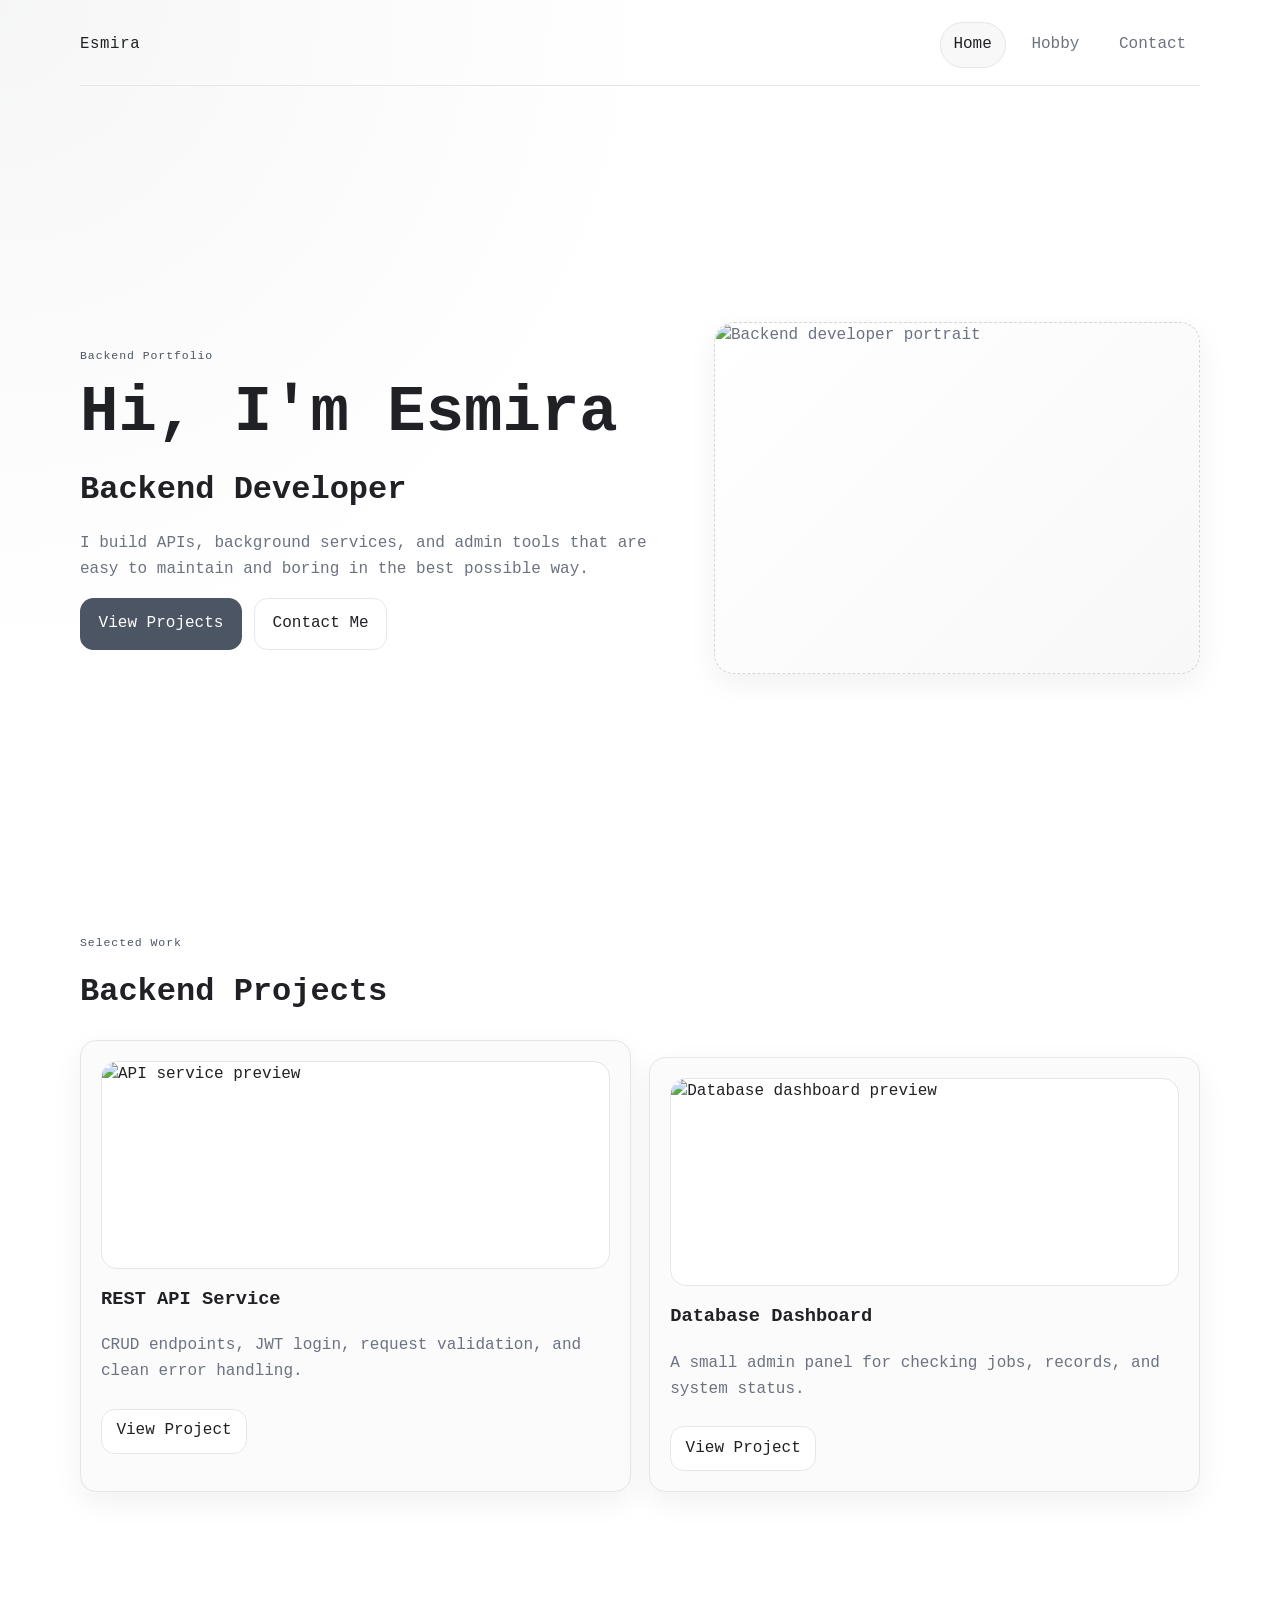
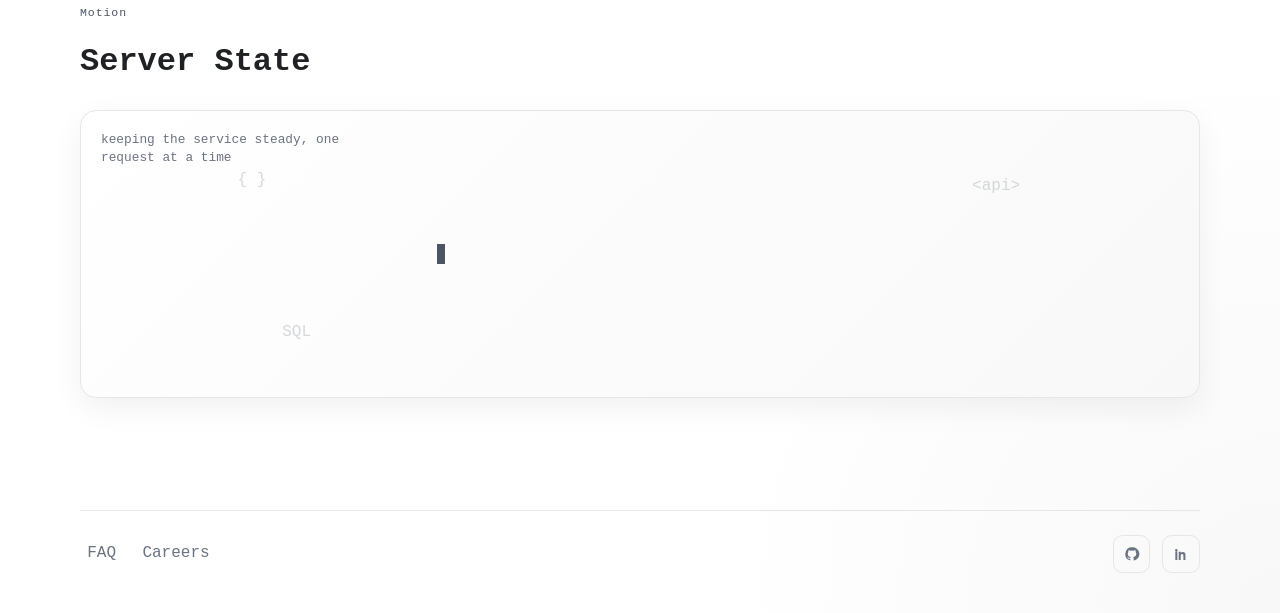
==== index.html @ 8d2bd1fc "hw13" ====
<!doctype html>
<html lang="en">
  <head>
    <meta charset="UTF-8" />
    <meta name="viewport" content="width=device-width, initial-scale=1.0" />
    <title>Backend Developer Portfolio</title>
    <link rel="stylesheet" href="homework_13/style.css" />
    <script src="script.js" defer></script>
  </head>
  <body class="page-home">
    <header class="site-header">
      <div class="brand">Esmira</div>
      <nav class="site-nav" aria-label="Primary">
        <a class="nav-link active" href="index.html">Home</a>
        <a class="nav-link" href="homework_13/hobby.html">Hobby</a>
        <a class="nav-link" href="homework_13/contact.html">Contact</a>
      </nav>
    </header>

    <main>
      <section class="hero section">
        <div class="hero-copy">
          <p class="eyebrow">Backend Portfolio</p>
          <h1>Hi, I'm Esmira</h1>
          <h2>Backend Developer</h2>
          <p class="intro">
            I build APIs, background services, and admin tools that are easy to
            maintain and boring in the best possible way.
          </p>
          <div class="button-group">
            <a class="button button-primary" href="#projects">View Projects</a>
            <a class="button button-secondary" href="contact.html"
              >Contact Me</a
            >
          </div>
        </div>
        <div class="hero-visual card-placeholder">
          <div class="avatar-placeholder">
            <img
              class="hero-image"
              src="assets/images/imgq.jpg"
              alt="Backend developer portrait"
            />
          </div>
        </div>
      </section>

      <section class="section" id="projects">
        <div class="section-heading">
          <p class="eyebrow">Selected Work</p>
          <h2>Backend Projects</h2>
        </div>
        <div class="project-grid">
          <article class="project-card">
            <div class="project-media">
              <img
                class="project-image project-image-api"
                src="assets/images/img2.avif"
                alt="API service preview"
              />
            </div>
            <h3>REST API Service</h3>
            <p>
              CRUD endpoints, JWT login, request validation, and clean error
              handling.
            </p>
            <a class="text-link" href="#">View Project</a>
          </article>
          <article class="project-card">
            <div class="project-media">
              <img
                class="project-image project-image-dashboard"
                src="assets/images/img3.jpg"
                alt="Database dashboard preview"
              />
            </div>
            <h3>Database Dashboard</h3>
            <p>
              A small admin panel for checking jobs, records, and system status.
            </p>
            <a class="text-link" href="#">View Project</a>
          </article>
        </div>
      </section>

      <section class="section animation-section">
        <div class="section-heading">
          <p class="eyebrow">Motion</p>
          <h2>Server State</h2>
        </div>
        <div class="code-scene" aria-label="Decorative animation area">
          <p class="code-caption">
            keeping the service steady, one request at a time
          </p>
          <span class="floating-symbol symbol-1">{ }</span>
          <span class="floating-symbol symbol-2">&lt;api&gt;</span>
          <span class="floating-symbol symbol-3">SQL</span>
          <div class="typing-line typing-line-sequence">
            <span
              class="typing-text js-sequence-text"
              data-message-one="service.status = 'healthy';"
              data-message-two="jobs.queue = ['sync', 'backup', 'email'];"
            ></span>
            <span class="typing-cursor" aria-hidden="true"></span>
          </div>
        </div>
      </section>
    </main>

    <footer class="site-footer">
      <div class="footer-links">
        <a href="#">FAQ</a>
        <a href="#">Careers</a>
      </div>
      <div class="social-links" aria-label="Social media links">
        <a
          href="https://github.com/EsmoAghamedova"
          aria-label="GitHub"
          target="_blank"
        >
          <svg viewBox="0 0 24 24" aria-hidden="true">
            <path
              d="M12 2a10 10 0 0 0-3.16 19.49c.5.09.68-.22.68-.48v-1.69c-2.77.6-3.36-1.15-3.36-1.15-.45-1.15-1.1-1.46-1.1-1.46-.9-.62.07-.61.07-.61 1 .07 1.52 1.03 1.52 1.03.9 1.54 2.34 1.1 2.91.84.09-.66.35-1.1.63-1.35-2.22-.25-4.56-1.11-4.56-4.95 0-1.09.39-1.99 1.03-2.69-.1-.26-.45-1.32.1-2.75 0 0 .84-.27 2.75 1.03a9.6 9.6 0 0 1 5 0c1.9-1.3 2.74-1.03 2.74-1.03.55 1.43.2 2.49.1 2.75.64.7 1.03 1.6 1.03 2.69 0 3.85-2.35 4.7-4.58 4.95.36.31.68.92.68 1.86v2.76c0 .27.18.58.69.48A10 10 0 0 0 12 2Z"
            />
          </svg>
        </a>
        <a
          href="https://www.linkedin.com/in/esmira-aghamedova-35671b252/"
          aria-label="LinkedIn"
          target="_blank"
        >
          <svg viewBox="0 0 24 24" aria-hidden="true">
            <path
              d="M6.94 6.5A1.94 1.94 0 1 1 3.06 6.5a1.94 1.94 0 0 1 3.88 0ZM3.5 8.75h3V21h-3V8.75ZM9.25 8.75h2.86v1.68h.04c.4-.76 1.39-1.56 2.86-1.56 3.06 0 3.62 2.01 3.62 4.63V21h-3v-5.75c0-1.37-.03-3.13-1.9-3.13-1.9 0-2.19 1.48-2.19 3.03V21h-3V8.75Z"
            />
          </svg>
        </a>
      </div>
    </footer>
  </body>
</html>
---- homework_13/style.css ----
* {
    box-sizing: border-box;
}

:root {
    --bg: #ffffff;
    --panel: #fbfbfb;
    --panel-alt: #f5f5f5;
    --border: #e6e6e6;
    --text: #202124;
    --muted: #6b7280;
    --accent: #4b5563;
    --accent-soft: rgba(75, 85, 99, 0.1);
    --shadow: 0 10px 30px rgba(17, 24, 39, 0.06);
}

html {
    scroll-behavior: smooth;
}

body {
    margin: 0;
    min-height: 100vh;
    background:
        radial-gradient(circle at top left, rgba(75, 85, 99, 0.05), transparent 26%),
        radial-gradient(circle at bottom right, rgba(17, 24, 39, 0.03), transparent 22%),
        #ffffff;
    color: var(--text);
    font-family: "JetBrains Mono", "Fira Code", "Source Code Pro", Consolas, monospace;
    line-height: 1.6;
}

a {
    color: inherit;
    text-decoration: none;
}

img {
    max-width: 100%;
    display: block;
}

.hero-image {
    width: 100%;
    height: 100%;
    object-fit: cover;
    border-radius: 1.25rem;
}

main {
    width: min(1120px, calc(100% - 2rem));
    margin: 0 auto;
    padding: 2rem 0 4rem;
}

.site-header,
.site-footer {
    width: min(1120px, calc(100% - 2rem));
    margin: 0 auto;
    display: flex;
    align-items: center;
    justify-content: space-between;
    gap: 1rem;
}

.site-header {
    padding: 1.4rem 0 1.1rem;
    border-bottom: 1px solid var(--border);
}

.brand,
.footer-brand {
    font-size: 0.98rem;
    letter-spacing: 0.04em;
    text-transform: none;
    color: var(--text);
}

.site-nav,
.footer-links,
.social-links,
.button-group {
    display: flex;
    align-items: center;
    gap: 0.75rem;
    flex-wrap: wrap;
}

.nav-link,
.footer-links a,
.social-links a {
    color: var(--muted);
    transition: color 180ms ease, transform 180ms ease, border-color 180ms ease, background-color 180ms ease;
}

.nav-link {
    padding: 0.55rem 0.8rem;
    border-radius: 999px;
    border: 1px solid transparent;
}

.nav-link:hover,
.nav-link.active {
    color: var(--text);
    border-color: var(--border);
    background: #f8f8f8;
}

.section {
    padding: 3.5rem 0;
}

.hero {
    display: grid;
    grid-template-columns: 1.1fr 0.9fr;
    gap: 2.5rem;
    align-items: center;
    min-height: calc(100vh - 140px);
}

.eyebrow {
    margin: 0 0 0.85rem;
    color: var(--accent);
    text-transform: none;
    letter-spacing: 0.08em;
    font-size: 0.72rem;
}

h1,
h2,
h3,
p {
    margin-top: 0;
}

h1 {
    font-size: clamp(2.7rem, 5vw, 4.6rem);
    line-height: 1.08;
    margin-bottom: 1rem;
}

h2 {
    font-size: clamp(1.5rem, 2.5vw, 2.2rem);
    margin-bottom: 1rem;
}

.intro,
.large-copy,
.project-card p,
.gallery-card p,
.contact-info strong,
.contact-form span,
.info-list span {
    color: var(--muted);
}

.hero-copy {
    max-width: 39rem;
}

.avatar-placeholder,
.image-placeholder,
.card-panel,
.project-card,
.gallery-card,
.code-scene {
    background: var(--panel);
    border: 1px solid var(--border);
    box-shadow: var(--shadow);
}

.card-placeholder {
    min-height: 23rem;
    display: grid;
    place-items: center;
    border-radius: 1.5rem;
}

.avatar-placeholder,
.image-placeholder {
    display: grid;
    place-items: center;
    width: 100%;
    border-radius: 1.25rem;
    color: var(--muted);
    border: 1px dashed #d6d6d6;
    background: linear-gradient(135deg, #ffffff, #f8f8f8);
}

.project-media {
    overflow: hidden;
    width: 100%;
    height: 13rem;
    border-radius: 1rem;
    background: #ffffff;
    border: 1px solid var(--border);
}

.project-image {
    width: 100%;
    height: 100%;
    display: block;
    object-fit: cover;
}

.project-image-api {
    object-position: center 42%;
}

.project-image-dashboard {
    object-position: center center;
}

.image-placeholder {
    overflow: hidden;
}

.image-placeholder img {
    width: 100%;
    height: 100%;
    object-fit: cover;
}

.avatar-placeholder {
    height: 22rem;
    font-size: 1rem;
    overflow: hidden;
}

.button {
    display: inline-flex;
    align-items: center;
    justify-content: center;
    min-height: 2.75rem;
    padding: 0.75rem 1.1rem;
    border-radius: 0.85rem;
    border: 1px solid var(--border);
    transition: transform 180ms ease, background-color 180ms ease, border-color 180ms ease, color 180ms ease;
}

.button:hover,
.text-link:hover,
.footer-links a:hover,
.social-links a:hover {
    transform: translateY(-1px);
}

.button-primary {
    background: var(--accent);
    color: #ffffff;
    border-color: transparent;
}

.button-primary:hover {
    background: #374151;
}

.button-secondary,
.text-link {
    background: #ffffff;
}

.section-heading {
    margin-bottom: 1.4rem;
}

.project-grid,
.gallery-grid {
    display: grid;
    gap: 1.15rem;
}

.project-grid {
    grid-template-columns: repeat(2, minmax(0, 1fr));
}

.gallery-grid {
    grid-template-columns: repeat(4, minmax(0, 1fr));
}

.project-card,
.gallery-card,
.card-panel {
    border-radius: 1rem;
    padding: 1.25rem;
    transition: transform 200ms ease, border-color 200ms ease, background-color 200ms ease;
}

.project-card:nth-child(2) {
    margin-top: 1.1rem;
}

.project-card:hover,
.gallery-card:hover,
.card-panel:hover {
    transform: translateY(-2px);
    border-color: #d2d2d2;
}

.project-card .project-media,
.gallery-card .image-placeholder {
    margin-bottom: 1rem;
}

.text-link {
    display: inline-flex;
    margin-top: 0.5rem;
    color: var(--text);
    padding: 0.55rem 0.9rem;
    border-radius: 0.85rem;
    border: 1px solid var(--border);
}

.animation-section {
    padding-bottom: 2rem;
}

.code-scene {
    position: relative;
    overflow: hidden;
    min-height: 18rem;
    border-radius: 1rem;
    display: grid;
    place-items: center;
    background: linear-gradient(135deg, #ffffff, #f8f8f8);
}

.typing-line {
    display: inline-flex;
    align-items: center;
    gap: 0.15rem;
    font-size: clamp(1rem, 1.8vw, 1.35rem);
    color: var(--text);
}

.typing-line-sequence {
    min-width: min(100%, 32ch);
}

.code-caption {
    position: absolute;
    top: 1.25rem;
    left: 1.25rem;
    margin: 0;
    max-width: 18rem;
    color: var(--muted);
    font-size: 0.8rem;
    line-height: 1.4;
}

.typing-text {
    overflow: hidden;
    white-space: nowrap;
    border-right: 2px solid var(--accent);
    width: auto;
}

.typing-cursor {
    width: 0.5rem;
    height: 1.2rem;
    background: var(--accent);
    animation: blink 1s infinite;
}

.floating-symbol {
    position: absolute;
    color: rgba(75, 85, 99, 0.22);
    font-size: 1rem;
    animation: float 8s ease-in-out infinite;
}

.symbol-1 {
    top: 20%;
    left: 14%;
}

.symbol-2 {
    right: 16%;
    top: 22%;
    animation-delay: 1.2s;
}

.symbol-3 {
    bottom: 18%;
    left: 18%;
    animation-delay: 2.2s;
}

.hobby-hero {
    padding-top: 2rem;
    max-width: 47rem;
}

.large-copy {
    font-size: clamp(1.05rem, 2vw, 1.35rem);
    max-width: 40rem;
}

.contact-layout {
    display: grid;
    grid-template-columns: 0.95fr 1.05fr;
    gap: 1.25rem;
}

.info-list {
    list-style: none;
    padding: 0;
    margin: 1.5rem 0 0;
    display: grid;
    gap: 0.9rem;
}

.info-list li {
    display: flex;
    justify-content: space-between;
    gap: 1rem;
    padding: 0.9rem 0;
    border-bottom: 1px solid var(--border);
}

.contact-form {
    display: grid;
    gap: 1rem;
}

.contact-form label {
    display: grid;
    gap: 0.45rem;
}

.contact-form input,
.contact-form textarea {
    width: 100%;
    border-radius: 0.8rem;
    border: 1px solid var(--border);
    background: #ffffff;
    color: var(--text);
    padding: 0.9rem 1rem;
    font: inherit;
    outline: none;
    transition: border-color 180ms ease, background-color 180ms ease;
}

.contact-form input:focus,
.contact-form textarea:focus {
    border-color: #b8b8b8;
    background: #ffffff;
}

.site-footer {
    padding: 1.5rem 0 2.5rem;
    border-top: 1px solid var(--border);
    margin-top: 1rem;
}

.footer-links a,
.social-links a {
    padding: 0.35rem 0.45rem;
}

.social-links a {
    width: 2.35rem;
    height: 2.35rem;
    border-radius: 0.6rem;
    display: inline-grid;
    place-items: center;
    border: 1px solid var(--border);
}

.social-links svg {
    width: 1rem;
    height: 1rem;
    fill: currentColor;
    display: block;
}

@keyframes caret {
    50% {
        border-color: transparent;
    }
}

@keyframes blink {
    50% {
        opacity: 0;
    }
}

@keyframes float {

    0%,
    100% {
        transform: translateY(0);
    }

    50% {
        transform: translateY(-14px);
    }
}

@media (max-width: 920px) {

    .hero,
    .contact-layout,
    .project-grid,
    .gallery-grid {
        grid-template-columns: 1fr;
    }

    .hero {
        min-height: auto;
        padding-top: 2rem;
    }

    .project-card:nth-child(2) {
        margin-top: 0;
    }

    .gallery-grid {
        grid-template-columns: repeat(2, minmax(0, 1fr));
    }
}

@media (max-width: 640px) {

    .site-header,
    .site-footer {
        flex-direction: column;
        align-items: flex-start;
    }

    main {
        width: min(100% - 1rem, 1120px);
    }

    .section {
        padding: 3rem 0;
    }

    .gallery-grid {
        grid-template-columns: 1fr;
    }

    .info-list li {
        flex-direction: column;
        align-items: flex-start;
    }
}
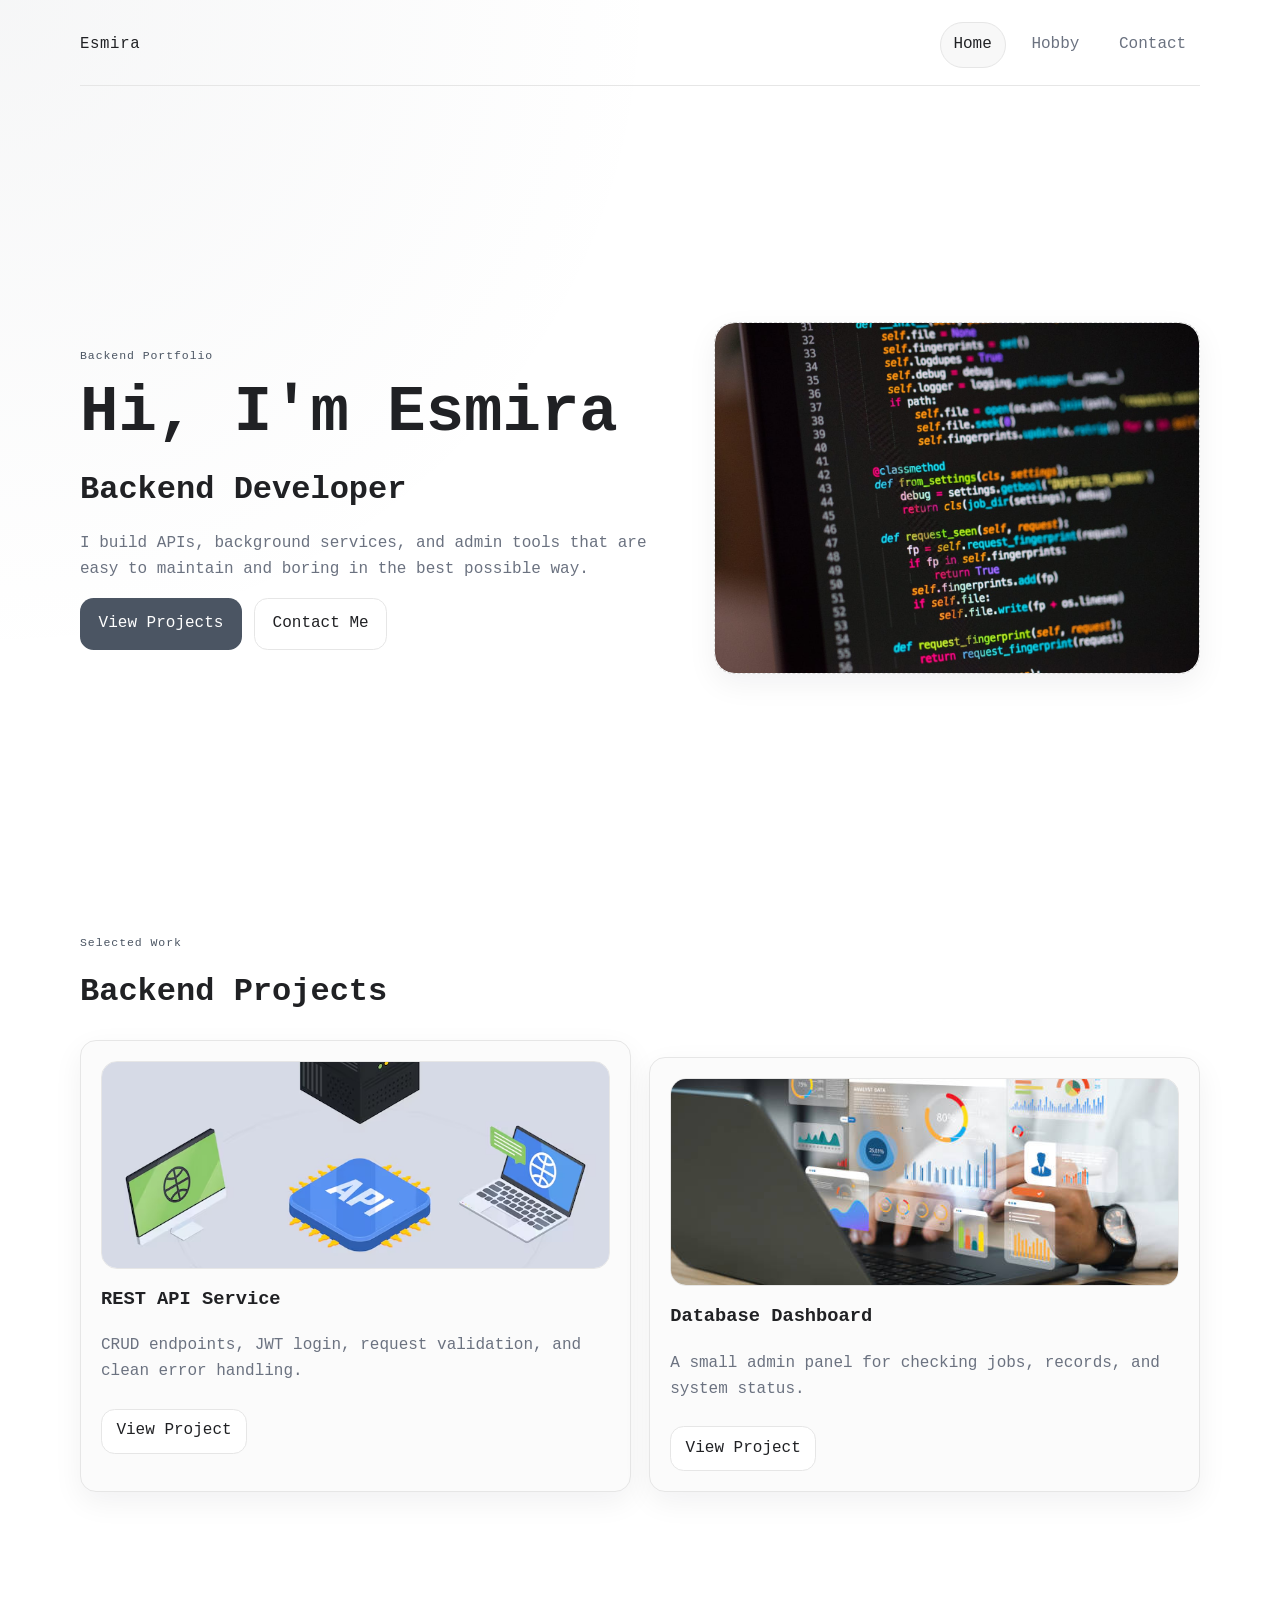
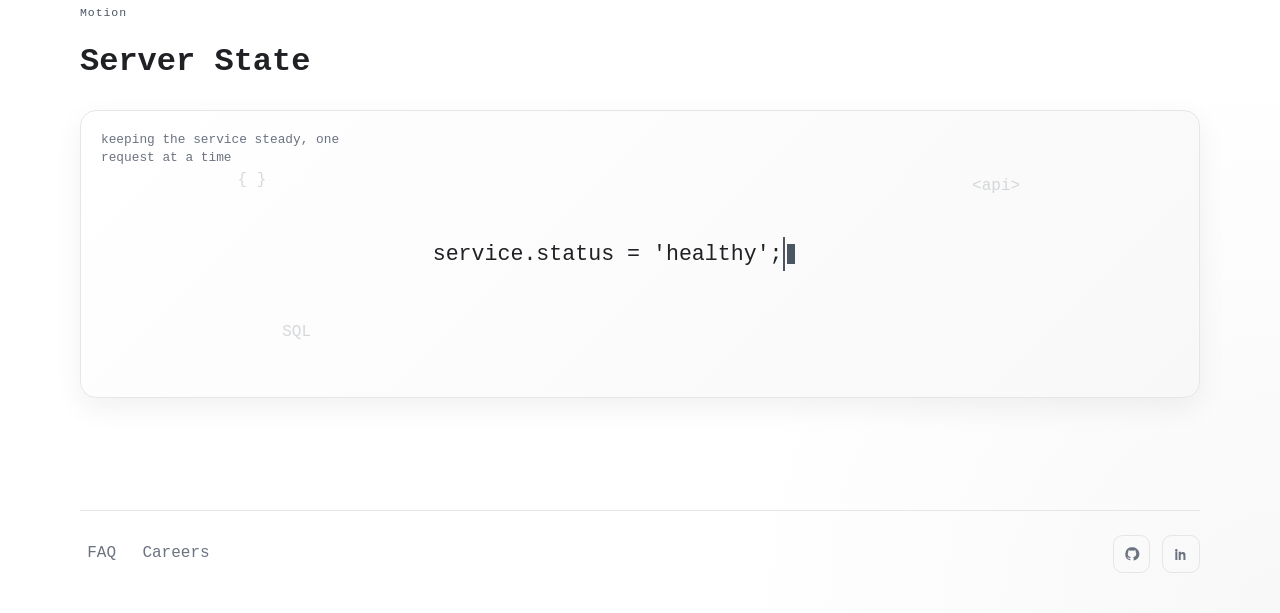
==== commit 4d1e9dff: "fix: file path fix" ====
--- a/index.html
+++ b/index.html
@@ -5,7 +5,7 @@
     <meta name="viewport" content="width=device-width, initial-scale=1.0" />
     <title>Backend Developer Portfolio</title>
     <link rel="stylesheet" href="homework_13/style.css" />
-    <script src="script.js" defer></script>
+    <script src="homework_13/script.js" defer></script>
   </head>
   <body class="page-home">
     <header class="site-header">
@@ -38,7 +38,7 @@
           <div class="avatar-placeholder">
             <img
               class="hero-image"
-              src="assets/images/imgq.jpg"
+              src="homework_13/assets/images/imgq.jpg"
               alt="Backend developer portrait"
             />
           </div>
@@ -55,7 +55,7 @@
             <div class="project-media">
               <img
                 class="project-image project-image-api"
-                src="assets/images/img2.avif"
+                src="homework_13/assets/images/img2.avif"
                 alt="API service preview"
               />
             </div>
@@ -70,7 +70,7 @@
             <div class="project-media">
               <img
                 class="project-image project-image-dashboard"
-                src="assets/images/img3.jpg"
+                src="homework_13/assets/images/img3.jpg"
                 alt="Database dashboard preview"
               />
             </div>
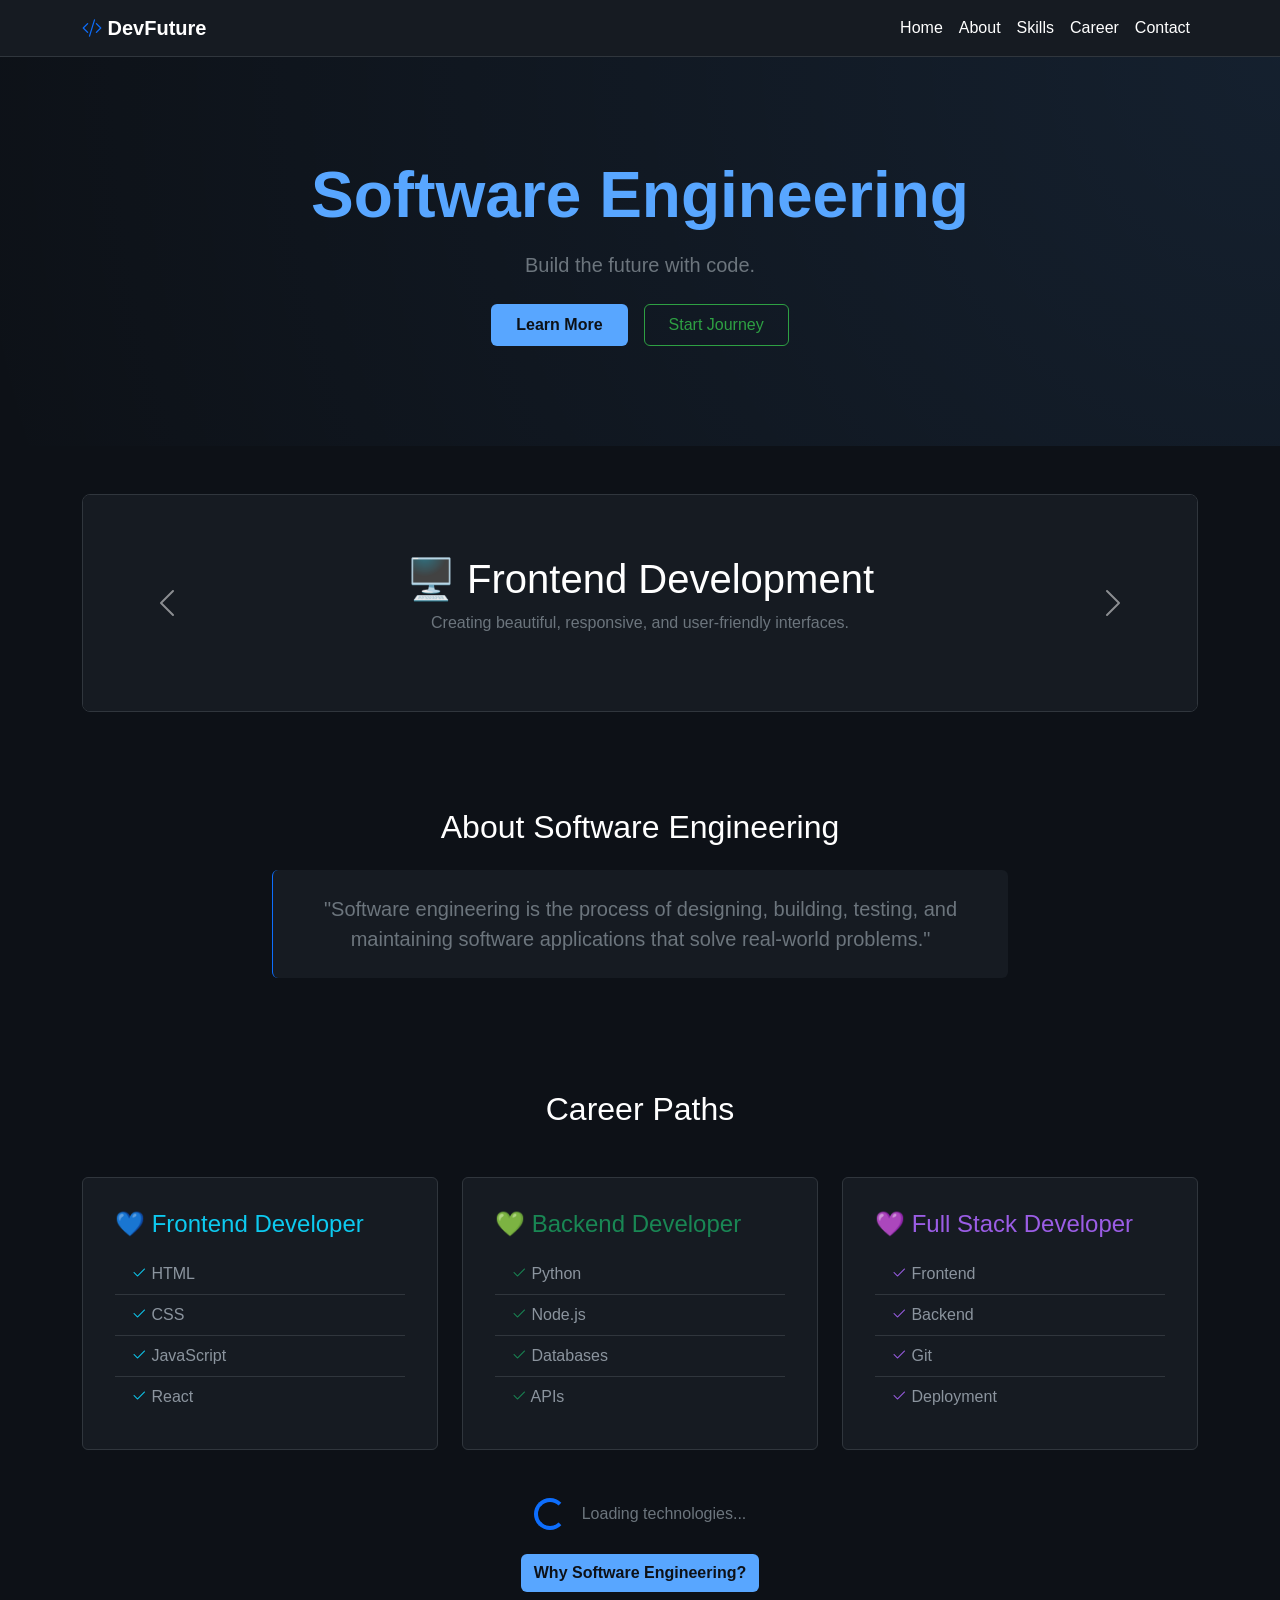
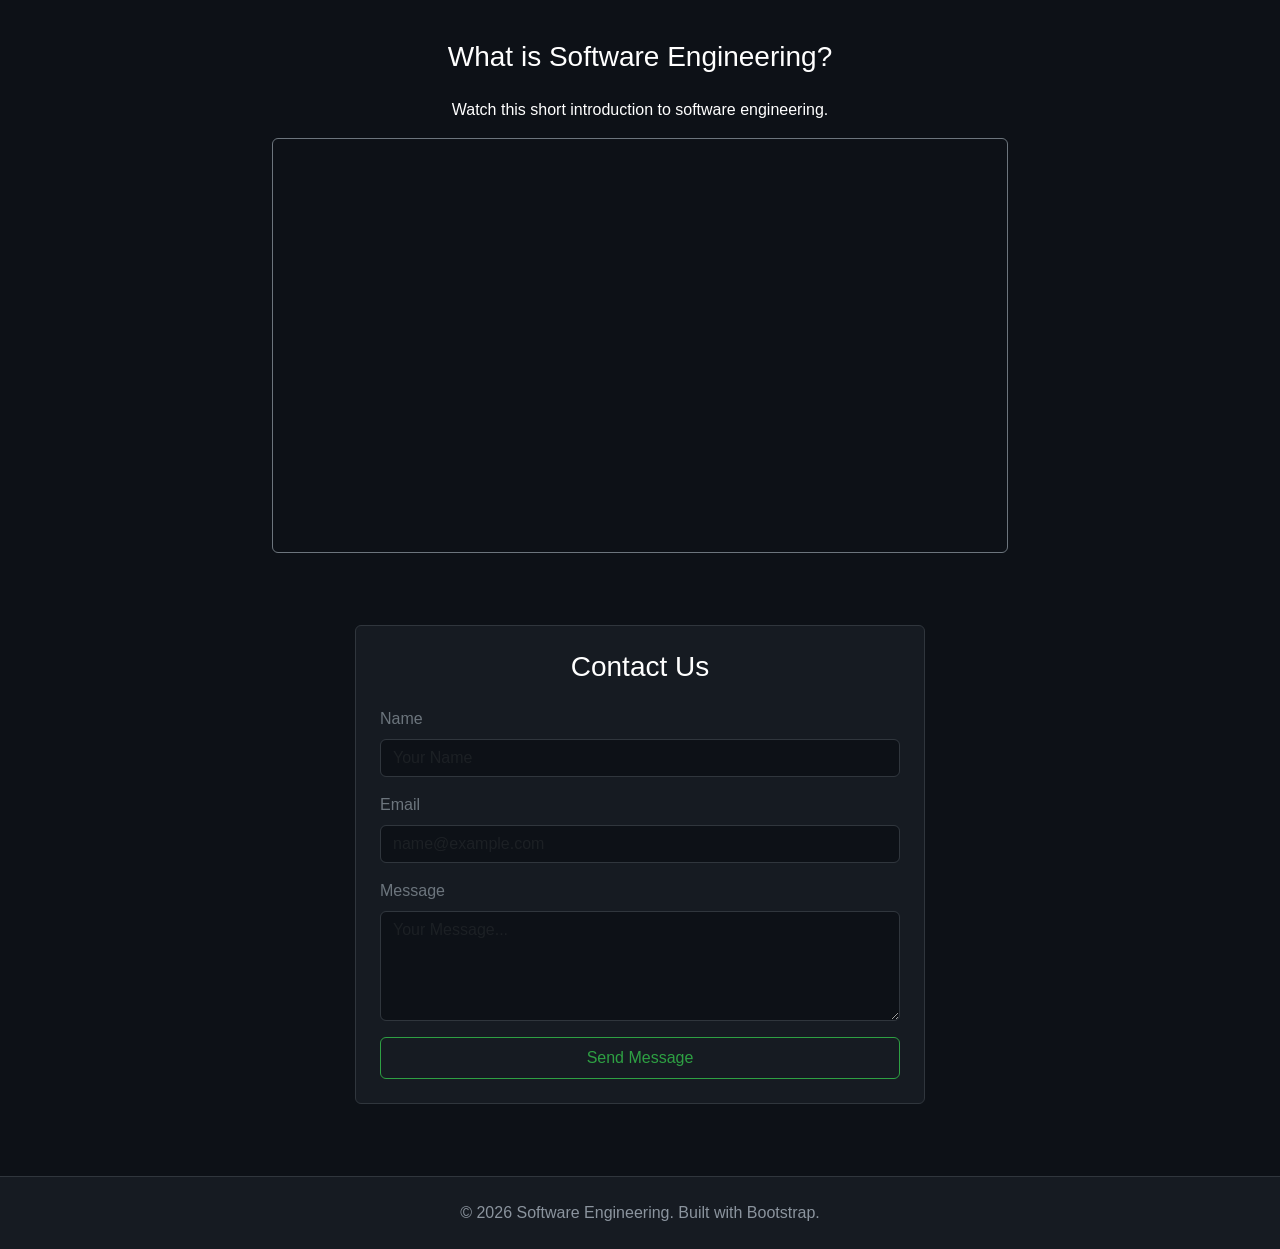
==== commit 7320d2ad: "index.html" ====
--- a/index.html
+++ b/index.html
@@ -1,141 +1,301 @@
-<!doctype html>
-<html lang="en">
-  <head>
-    <meta charset="UTF-8" />
-    <meta name="viewport" content="width=device-width, initial-scale=1.0" />
-    <title>Backend Developer Portfolio</title>
-    <link rel="stylesheet" href="homework_13/style.css" />
-    <script src="homework_13/script.js" defer></script>
-  </head>
-  <body class="page-home">
-    <header class="site-header">
-      <div class="brand">Esmira</div>
-      <nav class="site-nav" aria-label="Primary">
-        <a class="nav-link active" href="index.html">Home</a>
-        <a class="nav-link" href="homework_13/hobby.html">Hobby</a>
-        <a class="nav-link" href="homework_13/contact.html">Contact</a>
-      </nav>
-    </header>
-
-    <main>
-      <section class="hero section">
-        <div class="hero-copy">
-          <p class="eyebrow">Backend Portfolio</p>
-          <h1>Hi, I'm Esmira</h1>
-          <h2>Backend Developer</h2>
-          <p class="intro">
-            I build APIs, background services, and admin tools that are easy to
-            maintain and boring in the best possible way.
-          </p>
-          <div class="button-group">
-            <a class="button button-primary" href="#projects">View Projects</a>
-            <a class="button button-secondary" href="contact.html"
-              >Contact Me</a
-            >
-          </div>
-        </div>
-        <div class="hero-visual card-placeholder">
-          <div class="avatar-placeholder">
-            <img
-              class="hero-image"
-              src="homework_13/assets/images/imgq.jpg"
-              alt="Backend developer portrait"
-            />
-          </div>
-        </div>
-      </section>
-
-      <section class="section" id="projects">
-        <div class="section-heading">
-          <p class="eyebrow">Selected Work</p>
-          <h2>Backend Projects</h2>
-        </div>
-        <div class="project-grid">
-          <article class="project-card">
-            <div class="project-media">
-              <img
-                class="project-image project-image-api"
-                src="homework_13/assets/images/img2.avif"
-                alt="API service preview"
-              />
-            </div>
-            <h3>REST API Service</h3>
-            <p>
-              CRUD endpoints, JWT login, request validation, and clean error
-              handling.
-            </p>
-            <a class="text-link" href="#">View Project</a>
-          </article>
-          <article class="project-card">
-            <div class="project-media">
-              <img
-                class="project-image project-image-dashboard"
-                src="homework_13/assets/images/img3.jpg"
-                alt="Database dashboard preview"
-              />
-            </div>
-            <h3>Database Dashboard</h3>
-            <p>
-              A small admin panel for checking jobs, records, and system status.
-            </p>
-            <a class="text-link" href="#">View Project</a>
-          </article>
-        </div>
-      </section>
-
-      <section class="section animation-section">
-        <div class="section-heading">
-          <p class="eyebrow">Motion</p>
-          <h2>Server State</h2>
-        </div>
-        <div class="code-scene" aria-label="Decorative animation area">
-          <p class="code-caption">
-            keeping the service steady, one request at a time
-          </p>
-          <span class="floating-symbol symbol-1">{ }</span>
-          <span class="floating-symbol symbol-2">&lt;api&gt;</span>
-          <span class="floating-symbol symbol-3">SQL</span>
-          <div class="typing-line typing-line-sequence">
-            <span
-              class="typing-text js-sequence-text"
-              data-message-one="service.status = 'healthy';"
-              data-message-two="jobs.queue = ['sync', 'backup', 'email'];"
-            ></span>
-            <span class="typing-cursor" aria-hidden="true"></span>
-          </div>
-        </div>
-      </section>
-    </main>
-
-    <footer class="site-footer">
-      <div class="footer-links">
-        <a href="#">FAQ</a>
-        <a href="#">Careers</a>
-      </div>
-      <div class="social-links" aria-label="Social media links">
-        <a
-          href="https://github.com/EsmoAghamedova"
-          aria-label="GitHub"
-          target="_blank"
-        >
-          <svg viewBox="0 0 24 24" aria-hidden="true">
-            <path
-              d="M12 2a10 10 0 0 0-3.16 19.49c.5.09.68-.22.68-.48v-1.69c-2.77.6-3.36-1.15-3.36-1.15-.45-1.15-1.1-1.46-1.1-1.46-.9-.62.07-.61.07-.61 1 .07 1.52 1.03 1.52 1.03.9 1.54 2.34 1.1 2.91.84.09-.66.35-1.1.63-1.35-2.22-.25-4.56-1.11-4.56-4.95 0-1.09.39-1.99 1.03-2.69-.1-.26-.45-1.32.1-2.75 0 0 .84-.27 2.75 1.03a9.6 9.6 0 0 1 5 0c1.9-1.3 2.74-1.03 2.74-1.03.55 1.43.2 2.49.1 2.75.64.7 1.03 1.6 1.03 2.69 0 3.85-2.35 4.7-4.58 4.95.36.31.68.92.68 1.86v2.76c0 .27.18.58.69.48A10 10 0 0 0 12 2Z"
-            />
-          </svg>
-        </a>
-        <a
-          href="https://www.linkedin.com/in/esmira-aghamedova-35671b252/"
-          aria-label="LinkedIn"
-          target="_blank"
-        >
-          <svg viewBox="0 0 24 24" aria-hidden="true">
-            <path
-              d="M6.94 6.5A1.94 1.94 0 1 1 3.06 6.5a1.94 1.94 0 0 1 3.88 0ZM3.5 8.75h3V21h-3V8.75ZM9.25 8.75h2.86v1.68h.04c.4-.76 1.39-1.56 2.86-1.56 3.06 0 3.62 2.01 3.62 4.63V21h-3v-5.75c0-1.37-.03-3.13-1.9-3.13-1.9 0-2.19 1.48-2.19 3.03V21h-3V8.75Z"
-            />
-          </svg>
-        </a>
-      </div>
+<!DOCTYPE html>
+<html lang="ka">
+<head>
+    <meta charset="UTF-8">
+    <meta name="viewport" content="width=device-width, initial-scale=1.0">
+    <title>Software Engineering</title>
+    <link href="https://cdn.jsdelivr.net/npm/bootstrap@5.3.2/dist/css/bootstrap.min.css" rel="stylesheet">
+    <link href="https://cdn.jsdelivr.net/npm/bootstrap-icons@1.11.1/font/bootstrap-icons.css" rel="stylesheet">
+    
+    <style>
+        :root {
+            --bg-color: #0D1117;
+            --card-color: #161B22;
+            --primary-color: #58A6FF;
+            --accent-color: #2EA043;
+            --text-color: #ffffff;
+            --border-color: #30363d;
+        }
+
+        body {
+            background-color: var(--bg-color);
+            color: var(--text-color);
+            font-family: 'Segoe UI', Tahoma, Geneva, Verdana, sans-serif;
+        }
+
+        /* Navbar */
+        .navbar {
+            background-color: var(--card-color) !important;
+            border-bottom: 1px solid var(--border-color);
+        }
+        .navbar-brand, .nav-link {
+            color: var(--text-color) !important;
+        }
+        .nav-link:hover {
+            color: var(--primary-color) !important;
+        }
+
+        /* Hero Section */
+        .hero-section {
+            padding: 100px 0;
+            background: radial-gradient(circle at top right, rgba(88, 166, 255, 0.1), transparent);
+        }
+        .btn-primary-custom {
+            background-color: var(--primary-color);
+            color: var(--bg-color);
+            font-weight: 600;
+        }
+        .btn-primary-custom:hover {
+            background-color: #4086d4;
+            color: var(--bg-color);
+        }
+        .btn-accent-custom {
+            background-color: transparent;
+            border: 1px solid var(--accent-color);
+            color: var(--accent-color);
+        }
+        .btn-accent-custom:hover {
+            background-color: var(--accent-color);
+            color: white;
+        }
+
+        /* Carousel */
+        .carousel {
+            border: 1px solid var(--border-color);
+            border-radius: 8px;
+            overflow: hidden;
+        }
+        .carousel-item {
+            background-color: var(--card-color);
+            padding: 60px 20px;
+        }
+
+        /* Cards */
+        .custom-card {
+            background-color: var(--card-color);
+            border: 1px solid var(--border-color);
+            border-radius: 6px;
+            color: var(--text-color);
+            transition: transform 0.2s, border-color 0.2s;
+        }
+        .custom-card:hover {
+            transform: translateY(-5px);
+            border-color: var(--primary-color);
+        }
+
+        /* List Group in Cards */
+        .list-group-item {
+            background-color: transparent;
+            color: #8b949e;
+            border-color: var(--border-color);
+        }
+
+        /* Modal & Form inputs */
+        .modal-content {
+            background-color: var(--card-color);
+            border: 1px solid var(--border-color);
+        }
+        .form-control {
+            background-color: var(--bg-color);
+            border: 1px solid var(--border-color);
+            color: white;
+        }
+        .form-control:focus {
+            background-color: var(--bg-color);
+            color: white;
+            border-color: var(--primary-color);
+            box-shadow: 0 0 0 0.25rem rgba(88, 166, 255, 0.25);
+        }
+
+        /* Footer */
+        footer {
+            background-color: var(--card-color);
+            border-top: 1px solid var(--border-color);
+            color: #8b949e;
+        }
+    </style>
+</head>
+<body>
+
+    <nav class="navbar navbar-expand-lg sticky-top">
+        <div class="container">
+            <a class="navbar-brand fw-bold" href="#"><i class="bi bi-code-slash text-primary"></i> DevFuture</a>
+            <button class="navbar-toggler" type="button" data-bs-toggle="collapse" data-bs-target="#navbarNav">
+                <span class="navbar-toggler-icon navbar-dark"></span>
+            </button>
+            <div class="collapse navbar-collapse" id="navbarNav">
+                <ul class="navbar-nav ms-auto">
+                    <li class="nav-link-item"><a class="nav-link" href="#home">Home</a></li>
+                    <li class="nav-link-item"><a class="nav-link" href="#about">About</a></li>
+                    <li class="nav-link-item"><a class="nav-link" href="#skills">Skills</a></li>
+                    <li class="nav-link-item"><a class="nav-link" href="#career">Career</a></li>
+                    <li class="nav-link-item"><a class="nav-link" href="#contact">Contact</a></li>
+                </ul>
+            </div>
+        </div>
+    </nav>
+
+    <section id="home" class="hero-section text-center">
+        <div class="container">
+            <h1 class="display-3 fw-bold mb-3" style="color: var(--primary-color);">Software Engineering</h1>
+            <p class="lead text-secondary mb-4">Build the future with code.</p>
+            <div class="d-flex justify-content-center gap-3">
+                <a href="#about" class="btn btn-primary-custom px-4 py-2">Learn More</a>
+                <a href="#career" class="btn btn-accent-custom px-4 py-2">Start Journey</a>
+            </div>
+        </div>
+    </section>
+
+    <div class="container my-5">
+        <div id="techCarousel" class="carousel slide text-center" data-bs-ride="carousel">
+            <div class="carousel-inner">
+                <div class="carousel-item active">
+                    <h3 class="display-6">🖥️ Frontend Development</h3>
+                    <p class="text-secondary mt-2">Creating beautiful, responsive, and user-friendly interfaces.</p>
+                </div>
+                <div class="carousel-item">
+                    <h3 class="display-6">⚙️ Backend Development</h3>
+                    <p class="text-secondary mt-2">Managing databases, logic, servers, and APIs behind the scenes.</p>
+                </div>
+                <div class="carousel-item">
+                    <h3 class="display-6">☁️ Cloud & DevOps</h3>
+                    <p class="text-secondary mt-2">Deploying apps and ensuring continuous integration and scaling.</p>
+                </div>
+            </div>
+            <button class="carousel-control-prev" type="button" data-bs-target="#techCarousel" data-bs-slide="prev">
+                <span class="carousel-control-prev-icon" aria-hidden="true"></span>
+            </button>
+            <button class="carousel-control-next" type="button" data-bs-target="#techCarousel" data-bs-slide="next">
+                <span class="carousel-control-next-icon" aria-hidden="true"></span>
+            </button>
+        </div>
+    </div>
+
+    <section id="about" class="container my-5 py-5 text-center">
+        <div class="row justify-content-center">
+            <div class="col-md-8">
+                <h2 class="mb-4">About Software Engineering</h2>
+                <blockquote class="blockquote bg-dark p-4 rounded border-start border-primary" style="background-color: var(--card-color) !important;">
+                    <p class="mb-0 text-secondary italic">"Software engineering is the process of designing, building, testing, and maintaining software applications that solve real-world problems."</p>
+                </blockquote>
+            </div>
+        </div>
+    </section>
+
+    <section id="career" class="container my-5">
+        <h2 class="text-center mb-5">Career Paths</h2>
+        <div class="row g-4">
+            <div class="col-md-4">
+                <div class="card custom-card h-100 p-3">
+                    <div class="card-body">
+                        <h4 class="card-title text-info mb-3">💙 Frontend Developer</h4>
+                        <ul class="list-group list-group-flush">
+                            <li class="list-group-item"><i class="bi bi-check2 text-info"></i> HTML</li>
+                            <li class="list-group-item"><i class="bi bi-check2 text-info"></i> CSS</li>
+                            <li class="list-group-item"><i class="bi bi-check2 text-info"></i> JavaScript</li>
+                            <li class="list-group-item"><i class="bi bi-check2 text-info"></i> React</li>
+                        </ul>
+                    </div>
+                </div>
+            </div>
+            <div class="col-md-4">
+                <div class="card custom-card h-100 p-3">
+                    <div class="card-body">
+                        <h4 class="card-title text-success mb-3">💚 Backend Developer</h4>
+                        <ul class="list-group list-group-flush">
+                            <li class="list-group-item"><i class="bi bi-check2 text-success"></i> Python</li>
+                            <li class="list-group-item"><i class="bi bi-check2 text-success"></i> Node.js</li>
+                            <li class="list-group-item"><i class="bi bi-check2 text-success"></i> Databases</li>
+                            <li class="list-group-item"><i class="bi bi-check2 text-success"></i> APIs</li>
+                        </ul>
+                    </div>
+                </div>
+            </div>
+            <div class="col-md-4">
+                <div class="card custom-card h-100 p-3">
+                    <div class="card-body">
+                        <h4 class="card-title style mb-3" style="color: #9b5de5;">💜 Full Stack Developer</h4>
+                        <ul class="list-group list-group-flush">
+                            <li class="list-group-item"><i class="bi bi-check2" style="color: #9b5de5;"></i> Frontend</li>
+                            <li class="list-group-item"><i class="bi bi-check2" style="color: #9b5de5;"></i> Backend</li>
+                            <li class="list-group-item"><i class="bi bi-check2" style="color: #9b5de5;"></i> Git</li>
+                            <li class="list-group-item"><i class="bi bi-check2" style="color: #9b5de5;"></i> Deployment</li>
+                        </ul>
+                    </div>
+                </div>
+            </div>
+        </div>
+    </section>
+
+    <div class="container my-5 text-center">
+        <div class="d-flex justify-content-center align-items-center gap-3 mb-4">
+            <div class="spinner-border text-primary" role="status"></div>
+            <span class="text-secondary">Loading technologies...</span>
+        </div>
+        
+        <button type="button" class="btn btn-primary-custom" data-bs-toggle="modal" data-bs-target="#whySEModal">
+            Why Software Engineering?
+        </button>
+    </div>
+
+    <div class="modal fade" id="whySEModal" tabindex="-1" aria-hidden="true">
+        <div class="modal-dialog modal-dialog-centered">
+            <div class="modal-content text-white">
+                <div class="modal-header border-secondary">
+                    <h5 class="modal-title" style="color: var(--primary-color);">Why Software Engineering?</h5>
+                    <button type="button" class="btn-close btn-close-white" data-bs-shadow="none" data-bs-dist="modal" data-bs-dismiss="modal" aria-label="Close"></button>
+                </div>
+                <div class="modal-body text-start">
+                    <ul class="list-unstyled lh-lg">
+                        <li><i class="bi bi-star-fill text-warning me-2"></i> High demand in global market</li>
+                        <li><i class="bi bi-laptop text-info me-2"></i> Remote working opportunities</li>
+                        <li><i class="bi bi-lightbulb text-success me-2"></i> Creative and dynamic work environment</li>
+                        <li><i class="bi bi-arrow-repeat text-danger me-2"></i> Continuous learning and growth</li>
+                    </ul>
+                </div>
+            </div>
+        </div>
+    </div>
+
+    <section class="container my-5">
+        <h3 class="text-center mb-4">What is Software Engineering?</h3>
+        <p class="text-center">Watch this short introduction to software engineering.</p>
+        <div class="row justify-content-center">
+            <div class="col-md-8">
+                <div class="ratio ratio-16x9 border border-secondary rounded overflow-hidden">
+                    <iframe src="https://www.youtube.com/embed/dQw4w9WgXcQ" title="What is Software Engineering" allowfullscreen></iframe>
+                </div>
+            </div>
+        </div>
+    </section>
+
+    <section id="contact" class="container my-5 py-4">
+        <div class="row justify-content-center">
+            <div class="col-md-6 p-4 rounded" style="background-color: var(--card-color); border: 1px solid var(--border-color);">
+                <h3 class="mb-4 text-center">Contact Us</h3>
+                <form>
+                    <div class="mb-3">
+                        <label class="form-label text-secondary">Name</label>
+                        <input type="text" class="form-control" placeholder="Your Name" required>
+                    </div>
+                    <div class="mb-3">
+                        <label class="form-label text-secondary">Email</label>
+                        <input type="email" class="form-control" placeholder="name@example.com" required>
+                    </div>
+                    <div class="mb-3">
+                        <label class="form-label text-secondary">Message</label>
+                        <textarea class="form-control" rows="4" placeholder="Your Message..." required></textarea>
+                    </div>
+                    <button type="submit" class="btn btn-accent-custom w-100 py-2">Send Message</button>
+                </form>
+            </div>
+        </div>
+    </section>
+
+    <footer class="text-center py-4 mt-5">
+        <p class="mb-0">&copy; 2026 Software Engineering. Built with Bootstrap.</p>
     </footer>
-  </body>
-</html>
+
+    <script src="https://cdn.jsdelivr.net/npm/bootstrap@5.3.2/dist/js/bootstrap.bundle.min.js"></script>
+</body>
+</html>
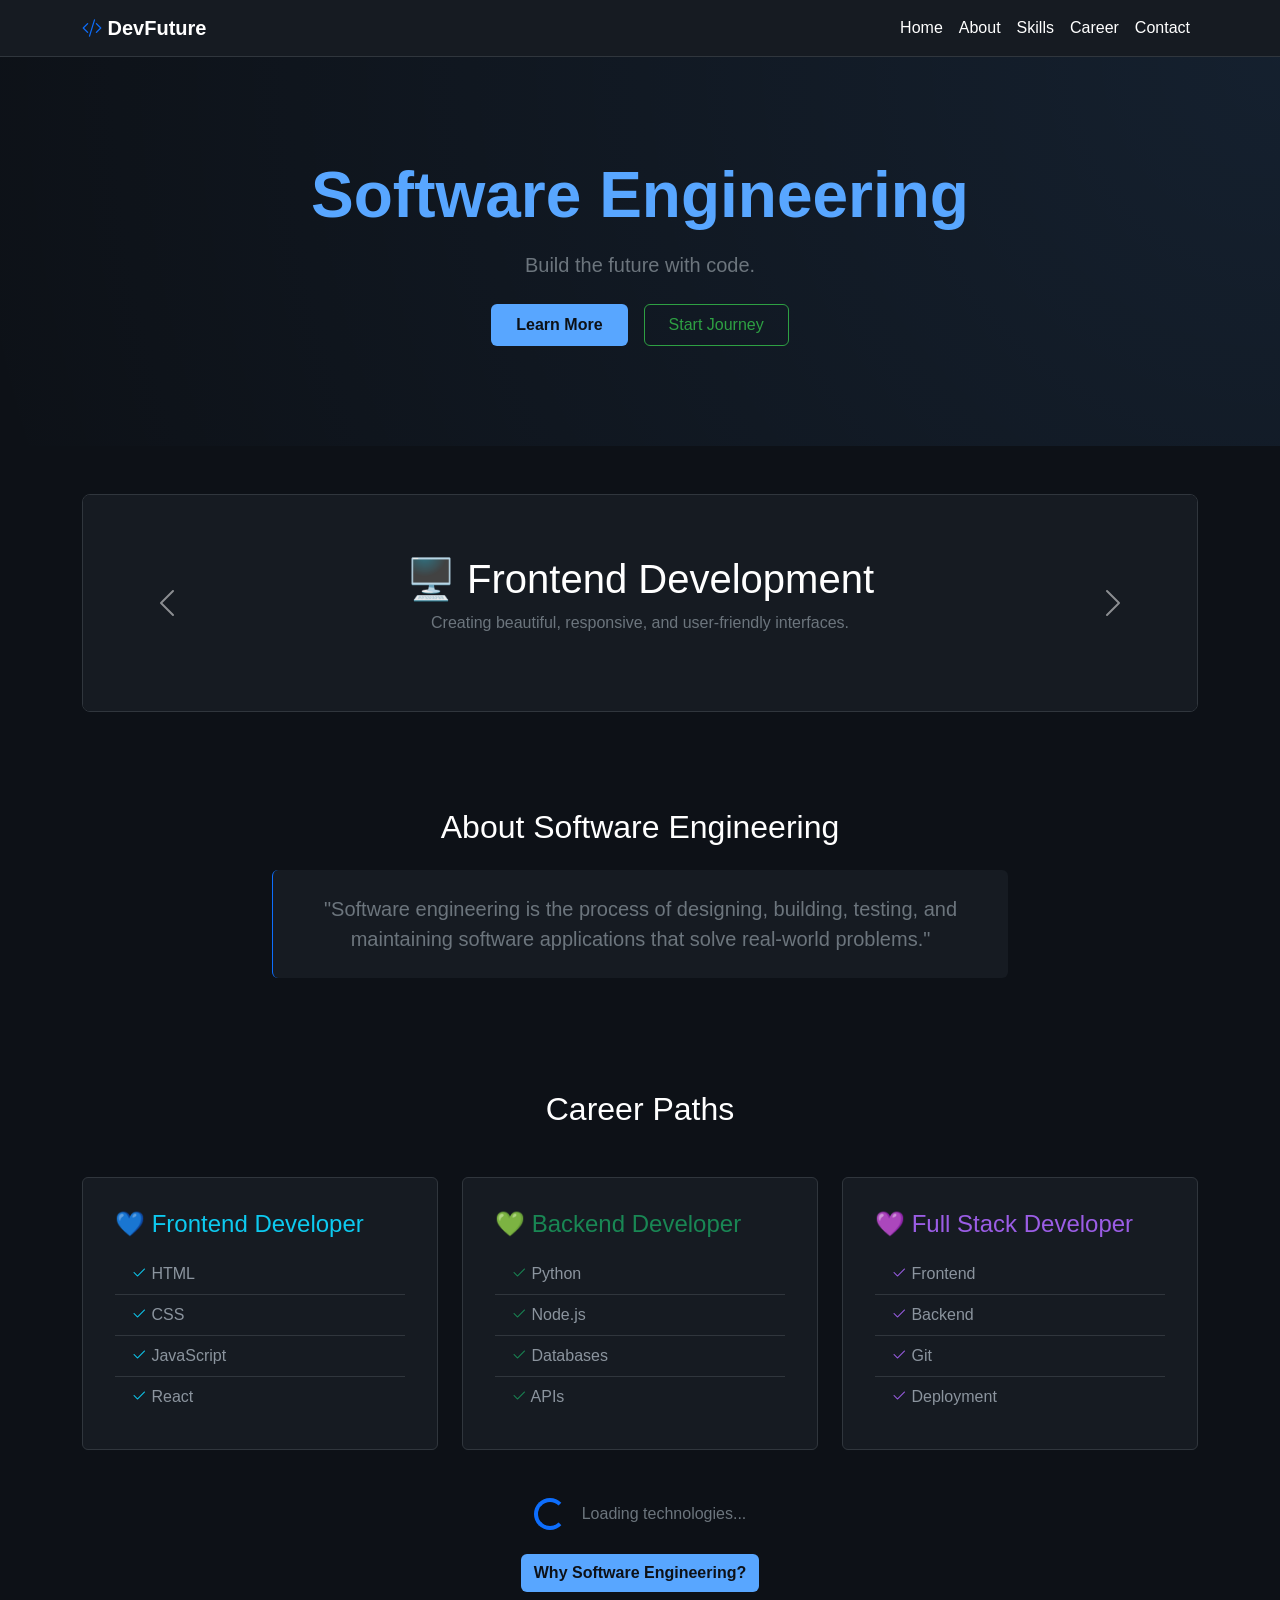
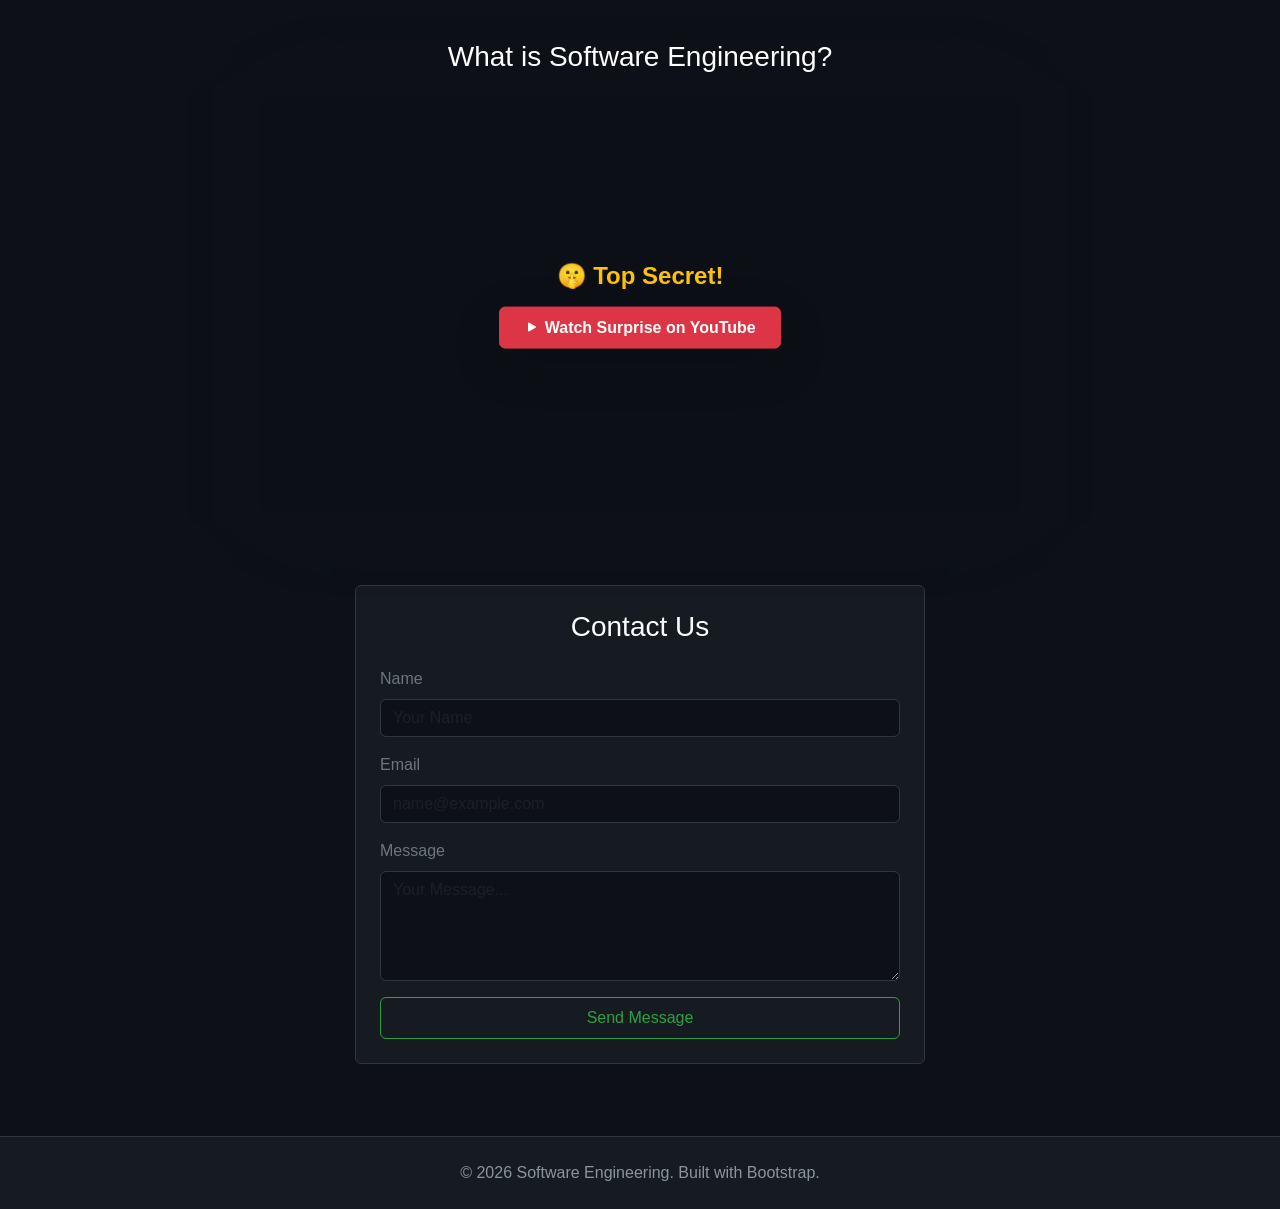
==== commit 35b198c3: "secret🫣" ====
--- a/index.html
+++ b/index.html
@@ -1,301 +1,463 @@
-<!DOCTYPE html>
+<!doctype html>
 <html lang="ka">
-<head>
-    <meta charset="UTF-8">
-    <meta name="viewport" content="width=device-width, initial-scale=1.0">
+  <head>
+    <meta charset="UTF-8" />
+    <meta name="viewport" content="width=device-width, initial-scale=1.0" />
     <title>Software Engineering</title>
-    <link href="https://cdn.jsdelivr.net/npm/bootstrap@5.3.2/dist/css/bootstrap.min.css" rel="stylesheet">
-    <link href="https://cdn.jsdelivr.net/npm/bootstrap-icons@1.11.1/font/bootstrap-icons.css" rel="stylesheet">
-    
+    <link
+      href="https://cdn.jsdelivr.net/npm/bootstrap@5.3.2/dist/css/bootstrap.min.css"
+      rel="stylesheet"
+    />
+    <link
+      href="https://cdn.jsdelivr.net/npm/bootstrap-icons@1.11.1/font/bootstrap-icons.css"
+      rel="stylesheet"
+    />
+
     <style>
-        :root {
-            --bg-color: #0D1117;
-            --card-color: #161B22;
-            --primary-color: #58A6FF;
-            --accent-color: #2EA043;
-            --text-color: #ffffff;
-            --border-color: #30363d;
-        }
-
-        body {
-            background-color: var(--bg-color);
-            color: var(--text-color);
-            font-family: 'Segoe UI', Tahoma, Geneva, Verdana, sans-serif;
-        }
-
-        /* Navbar */
-        .navbar {
-            background-color: var(--card-color) !important;
-            border-bottom: 1px solid var(--border-color);
-        }
-        .navbar-brand, .nav-link {
-            color: var(--text-color) !important;
-        }
-        .nav-link:hover {
-            color: var(--primary-color) !important;
-        }
-
-        /* Hero Section */
-        .hero-section {
-            padding: 100px 0;
-            background: radial-gradient(circle at top right, rgba(88, 166, 255, 0.1), transparent);
-        }
-        .btn-primary-custom {
-            background-color: var(--primary-color);
-            color: var(--bg-color);
-            font-weight: 600;
-        }
-        .btn-primary-custom:hover {
-            background-color: #4086d4;
-            color: var(--bg-color);
-        }
-        .btn-accent-custom {
-            background-color: transparent;
-            border: 1px solid var(--accent-color);
-            color: var(--accent-color);
-        }
-        .btn-accent-custom:hover {
-            background-color: var(--accent-color);
-            color: white;
-        }
-
-        /* Carousel */
-        .carousel {
-            border: 1px solid var(--border-color);
-            border-radius: 8px;
-            overflow: hidden;
-        }
-        .carousel-item {
-            background-color: var(--card-color);
-            padding: 60px 20px;
-        }
-
-        /* Cards */
-        .custom-card {
+      :root {
+        --bg-color: #0d1117;
+        --card-color: #161b22;
+        --primary-color: #58a6ff;
+        --accent-color: #2ea043;
+        --text-color: #ffffff;
+        --border-color: #30363d;
+      }
+
+      body {
+        background-color: var(--bg-color);
+        color: var(--text-color);
+        font-family: "Segoe UI", Tahoma, Geneva, Verdana, sans-serif;
+      }
+
+      /* Navbar */
+      .navbar {
+        background-color: var(--card-color) !important;
+        border-bottom: 1px solid var(--border-color);
+      }
+      .navbar-brand,
+      .nav-link {
+        color: var(--text-color) !important;
+      }
+      .nav-link:hover {
+        color: var(--primary-color) !important;
+      }
+
+      /* Hero Section */
+      .hero-section {
+        padding: 100px 0;
+        background: radial-gradient(
+          circle at top right,
+          rgba(88, 166, 255, 0.1),
+          transparent
+        );
+      }
+      .btn-primary-custom {
+        background-color: var(--primary-color);
+        color: var(--bg-color);
+        font-weight: 600;
+      }
+      .btn-primary-custom:hover {
+        background-color: #4086d4;
+        color: var(--bg-color);
+      }
+      .btn-accent-custom {
+        background-color: transparent;
+        border: 1px solid var(--accent-color);
+        color: var(--accent-color);
+      }
+      .btn-accent-custom:hover {
+        background-color: var(--accent-color);
+        color: white;
+      }
+
+      /* Carousel */
+      .carousel {
+        border: 1px solid var(--border-color);
+        border-radius: 8px;
+        overflow: hidden;
+      }
+      .carousel-item {
+        background-color: var(--card-color);
+        padding: 60px 20px;
+      }
+
+      /* Cards */
+      .custom-card {
+        background-color: var(--card-color);
+        border: 1px solid var(--border-color);
+        border-radius: 6px;
+        color: var(--text-color);
+        transition:
+          transform 0.2s,
+          border-color 0.2s;
+      }
+      .custom-card:hover {
+        transform: translateY(-5px);
+        border-color: var(--primary-color);
+      }
+
+      /* List Group in Cards */
+      .list-group-item {
+        background-color: transparent;
+        color: #8b949e;
+        border-color: var(--border-color);
+      }
+
+      /* Modal & Form inputs */
+      .modal-content {
+        background-color: var(--card-color);
+        border: 1px solid var(--border-color);
+      }
+      .form-control {
+        background-color: var(--bg-color);
+        border: 1px solid var(--border-color);
+        color: white;
+      }
+      .form-control:focus {
+        background-color: var(--bg-color);
+        color: white;
+        border-color: var(--primary-color);
+        box-shadow: 0 0 0 0.25rem rgba(88, 166, 255, 0.25);
+      }
+
+      /* Footer */
+      footer {
+        background-color: var(--card-color);
+        border-top: 1px solid var(--border-color);
+        color: #8b949e;
+      }
+    </style>
+  </head>
+  <body>
+    <nav class="navbar navbar-expand-lg sticky-top">
+      <div class="container">
+        <a class="navbar-brand fw-bold" href="#"
+          ><i class="bi bi-code-slash text-primary"></i> DevFuture</a
+        >
+        <button
+          class="navbar-toggler"
+          type="button"
+          data-bs-toggle="collapse"
+          data-bs-target="#navbarNav"
+        >
+          <span class="navbar-toggler-icon navbar-dark"></span>
+        </button>
+        <div class="collapse navbar-collapse" id="navbarNav">
+          <ul class="navbar-nav ms-auto">
+            <li class="nav-link-item">
+              <a class="nav-link" href="#home">Home</a>
+            </li>
+            <li class="nav-link-item">
+              <a class="nav-link" href="#about">About</a>
+            </li>
+            <li class="nav-link-item">
+              <a class="nav-link" href="#skills">Skills</a>
+            </li>
+            <li class="nav-link-item">
+              <a class="nav-link" href="#career">Career</a>
+            </li>
+            <li class="nav-link-item">
+              <a class="nav-link" href="#contact">Contact</a>
+            </li>
+          </ul>
+        </div>
+      </div>
+    </nav>
+
+    <section id="home" class="hero-section text-center">
+      <div class="container">
+        <h1 class="display-3 fw-bold mb-3" style="color: var(--primary-color)">
+          Software Engineering
+        </h1>
+        <p class="lead text-secondary mb-4">Build the future with code.</p>
+        <div class="d-flex justify-content-center gap-3">
+          <a href="#about" class="btn btn-primary-custom px-4 py-2"
+            >Learn More</a
+          >
+          <a href="#career" class="btn btn-accent-custom px-4 py-2"
+            >Start Journey</a
+          >
+        </div>
+      </div>
+    </section>
+
+    <div class="container my-5">
+      <div
+        id="techCarousel"
+        class="carousel slide text-center"
+        data-bs-ride="carousel"
+      >
+        <div class="carousel-inner">
+          <div class="carousel-item active">
+            <h3 class="display-6">🖥️ Frontend Development</h3>
+            <p class="text-secondary mt-2">
+              Creating beautiful, responsive, and user-friendly interfaces.
+            </p>
+          </div>
+          <div class="carousel-item">
+            <h3 class="display-6">⚙️ Backend Development</h3>
+            <p class="text-secondary mt-2">
+              Managing databases, logic, servers, and APIs behind the scenes.
+            </p>
+          </div>
+          <div class="carousel-item">
+            <h3 class="display-6">☁️ Cloud & DevOps</h3>
+            <p class="text-secondary mt-2">
+              Deploying apps and ensuring continuous integration and scaling.
+            </p>
+          </div>
+        </div>
+        <button
+          class="carousel-control-prev"
+          type="button"
+          data-bs-target="#techCarousel"
+          data-bs-slide="prev"
+        >
+          <span class="carousel-control-prev-icon" aria-hidden="true"></span>
+        </button>
+        <button
+          class="carousel-control-next"
+          type="button"
+          data-bs-target="#techCarousel"
+          data-bs-slide="next"
+        >
+          <span class="carousel-control-next-icon" aria-hidden="true"></span>
+        </button>
+      </div>
+    </div>
+
+    <section id="about" class="container my-5 py-5 text-center">
+      <div class="row justify-content-center">
+        <div class="col-md-8">
+          <h2 class="mb-4">About Software Engineering</h2>
+          <blockquote
+            class="blockquote bg-dark p-4 rounded border-start border-primary"
+            style="background-color: var(--card-color) !important"
+          >
+            <p class="mb-0 text-secondary italic">
+              "Software engineering is the process of designing, building,
+              testing, and maintaining software applications that solve
+              real-world problems."
+            </p>
+          </blockquote>
+        </div>
+      </div>
+    </section>
+
+    <section id="career" class="container my-5">
+      <h2 class="text-center mb-5">Career Paths</h2>
+      <div class="row g-4">
+        <div class="col-md-4">
+          <div class="card custom-card h-100 p-3">
+            <div class="card-body">
+              <h4 class="card-title text-info mb-3">💙 Frontend Developer</h4>
+              <ul class="list-group list-group-flush">
+                <li class="list-group-item">
+                  <i class="bi bi-check2 text-info"></i> HTML
+                </li>
+                <li class="list-group-item">
+                  <i class="bi bi-check2 text-info"></i> CSS
+                </li>
+                <li class="list-group-item">
+                  <i class="bi bi-check2 text-info"></i> JavaScript
+                </li>
+                <li class="list-group-item">
+                  <i class="bi bi-check2 text-info"></i> React
+                </li>
+              </ul>
+            </div>
+          </div>
+        </div>
+        <div class="col-md-4">
+          <div class="card custom-card h-100 p-3">
+            <div class="card-body">
+              <h4 class="card-title text-success mb-3">💚 Backend Developer</h4>
+              <ul class="list-group list-group-flush">
+                <li class="list-group-item">
+                  <i class="bi bi-check2 text-success"></i> Python
+                </li>
+                <li class="list-group-item">
+                  <i class="bi bi-check2 text-success"></i> Node.js
+                </li>
+                <li class="list-group-item">
+                  <i class="bi bi-check2 text-success"></i> Databases
+                </li>
+                <li class="list-group-item">
+                  <i class="bi bi-check2 text-success"></i> APIs
+                </li>
+              </ul>
+            </div>
+          </div>
+        </div>
+        <div class="col-md-4">
+          <div class="card custom-card h-100 p-3">
+            <div class="card-body">
+              <h4 class="card-title style mb-3" style="color: #9b5de5">
+                💜 Full Stack Developer
+              </h4>
+              <ul class="list-group list-group-flush">
+                <li class="list-group-item">
+                  <i class="bi bi-check2" style="color: #9b5de5"></i> Frontend
+                </li>
+                <li class="list-group-item">
+                  <i class="bi bi-check2" style="color: #9b5de5"></i> Backend
+                </li>
+                <li class="list-group-item">
+                  <i class="bi bi-check2" style="color: #9b5de5"></i> Git
+                </li>
+                <li class="list-group-item">
+                  <i class="bi bi-check2" style="color: #9b5de5"></i> Deployment
+                </li>
+              </ul>
+            </div>
+          </div>
+        </div>
+      </div>
+    </section>
+
+    <div class="container my-5 text-center">
+      <div class="d-flex justify-content-center align-items-center gap-3 mb-4">
+        <div class="spinner-border text-primary" role="status"></div>
+        <span class="text-secondary">Loading technologies...</span>
+      </div>
+
+      <button
+        type="button"
+        class="btn btn-primary-custom"
+        data-bs-toggle="modal"
+        data-bs-target="#whySEModal"
+      >
+        Why Software Engineering?
+      </button>
+    </div>
+
+    <div class="modal fade" id="whySEModal" tabindex="-1" aria-hidden="true">
+      <div class="modal-dialog modal-dialog-centered">
+        <div class="modal-content text-white">
+          <div class="modal-header border-secondary">
+            <h5 class="modal-title" style="color: var(--primary-color)">
+              Why Software Engineering?
+            </h5>
+            <button
+              type="button"
+              class="btn-close btn-close-white"
+              data-bs-shadow="none"
+              data-bs-dist="modal"
+              data-bs-dismiss="modal"
+              aria-label="Close"
+            ></button>
+          </div>
+          <div class="modal-body text-start">
+            <ul class="list-unstyled lh-lg">
+              <li>
+                <i class="bi bi-star-fill text-warning me-2"></i> High demand in
+                global market
+              </li>
+              <li>
+                <i class="bi bi-laptop text-info me-2"></i> Remote working
+                opportunities
+              </li>
+              <li>
+                <i class="bi bi-lightbulb text-success me-2"></i> Creative and
+                dynamic work environment
+              </li>
+              <li>
+                <i class="bi bi-arrow-repeat text-danger me-2"></i> Continuous
+                learning and growth
+              </li>
+            </ul>
+          </div>
+        </div>
+      </div>
+    </div>
+
+    <section class="container my-5 text-center">
+      <h3 class="mb-4">What is Software Engineering?</h3>
+      <div class="row justify-content-center">
+        <div class="col-md-8 position-relative">
+          <div
+            class="ratio ratio-16x9 border border-secondary rounded overflow-hidden"
+            style="
+              filter: blur(50px);
+              background: url(&quot;https://img.youtube.com/vi/dQw4w9WgXcQ/0.jpg&quot;)
+                center/cover no-repeat;
+            "
+          ></div>
+
+          <a
+            href="https://www.youtube.com/watch?v=dQw4w9WgXcQ"
+            target="_blank"
+            id="videoOverlay"
+            class="position-absolute top-50 start-50 translate-middle w-100 h-100 d-flex flex-column justify-content-center align-items-center text-decoration-none"
+            style="
+              background: rgba(13, 17, 23, 0.5);
+              z-index: 10;
+              border-radius: 8px;
+            "
+          >
+            <h4 class="mb-3 fw-bold text-warning">
+              🤫 Top Secret!
+            </h4>
+            <span class="btn btn-danger px-4 py-2 fw-bold shadow-lg">
+              <i class="bi bi-play-fill"></i> Watch Surprise on YouTube
+            </span>
+          </a>
+        </div>
+      </div>
+    </section>
+
+    <section id="contact" class="container my-5 py-4">
+      <div class="row justify-content-center">
+        <div
+          class="col-md-6 p-4 rounded"
+          style="
             background-color: var(--card-color);
             border: 1px solid var(--border-color);
-            border-radius: 6px;
-            color: var(--text-color);
-            transition: transform 0.2s, border-color 0.2s;
-        }
-        .custom-card:hover {
-            transform: translateY(-5px);
-            border-color: var(--primary-color);
-        }
-
-        /* List Group in Cards */
-        .list-group-item {
-            background-color: transparent;
-            color: #8b949e;
-            border-color: var(--border-color);
-        }
-
-        /* Modal & Form inputs */
-        .modal-content {
-            background-color: var(--card-color);
-            border: 1px solid var(--border-color);
-        }
-        .form-control {
-            background-color: var(--bg-color);
-            border: 1px solid var(--border-color);
-            color: white;
-        }
-        .form-control:focus {
-            background-color: var(--bg-color);
-            color: white;
-            border-color: var(--primary-color);
-            box-shadow: 0 0 0 0.25rem rgba(88, 166, 255, 0.25);
-        }
-
-        /* Footer */
-        footer {
-            background-color: var(--card-color);
-            border-top: 1px solid var(--border-color);
-            color: #8b949e;
-        }
-    </style>
-</head>
-<body>
-
-    <nav class="navbar navbar-expand-lg sticky-top">
-        <div class="container">
-            <a class="navbar-brand fw-bold" href="#"><i class="bi bi-code-slash text-primary"></i> DevFuture</a>
-            <button class="navbar-toggler" type="button" data-bs-toggle="collapse" data-bs-target="#navbarNav">
-                <span class="navbar-toggler-icon navbar-dark"></span>
+          "
+        >
+          <h3 class="mb-4 text-center">Contact Us</h3>
+          <form>
+            <div class="mb-3">
+              <label class="form-label text-secondary">Name</label>
+              <input
+                type="text"
+                class="form-control"
+                placeholder="Your Name"
+                required
+              />
+            </div>
+            <div class="mb-3">
+              <label class="form-label text-secondary">Email</label>
+              <input
+                type="email"
+                class="form-control"
+                placeholder="name@example.com"
+                required
+              />
+            </div>
+            <div class="mb-3">
+              <label class="form-label text-secondary">Message</label>
+              <textarea
+                class="form-control"
+                rows="4"
+                placeholder="Your Message..."
+                required
+              ></textarea>
+            </div>
+            <button type="submit" class="btn btn-accent-custom w-100 py-2">
+              Send Message
             </button>
-            <div class="collapse navbar-collapse" id="navbarNav">
-                <ul class="navbar-nav ms-auto">
-                    <li class="nav-link-item"><a class="nav-link" href="#home">Home</a></li>
-                    <li class="nav-link-item"><a class="nav-link" href="#about">About</a></li>
-                    <li class="nav-link-item"><a class="nav-link" href="#skills">Skills</a></li>
-                    <li class="nav-link-item"><a class="nav-link" href="#career">Career</a></li>
-                    <li class="nav-link-item"><a class="nav-link" href="#contact">Contact</a></li>
-                </ul>
-            </div>
-        </div>
-    </nav>
-
-    <section id="home" class="hero-section text-center">
-        <div class="container">
-            <h1 class="display-3 fw-bold mb-3" style="color: var(--primary-color);">Software Engineering</h1>
-            <p class="lead text-secondary mb-4">Build the future with code.</p>
-            <div class="d-flex justify-content-center gap-3">
-                <a href="#about" class="btn btn-primary-custom px-4 py-2">Learn More</a>
-                <a href="#career" class="btn btn-accent-custom px-4 py-2">Start Journey</a>
-            </div>
-        </div>
+          </form>
+        </div>
+      </div>
     </section>
 
-    <div class="container my-5">
-        <div id="techCarousel" class="carousel slide text-center" data-bs-ride="carousel">
-            <div class="carousel-inner">
-                <div class="carousel-item active">
-                    <h3 class="display-6">🖥️ Frontend Development</h3>
-                    <p class="text-secondary mt-2">Creating beautiful, responsive, and user-friendly interfaces.</p>
-                </div>
-                <div class="carousel-item">
-                    <h3 class="display-6">⚙️ Backend Development</h3>
-                    <p class="text-secondary mt-2">Managing databases, logic, servers, and APIs behind the scenes.</p>
-                </div>
-                <div class="carousel-item">
-                    <h3 class="display-6">☁️ Cloud & DevOps</h3>
-                    <p class="text-secondary mt-2">Deploying apps and ensuring continuous integration and scaling.</p>
-                </div>
-            </div>
-            <button class="carousel-control-prev" type="button" data-bs-target="#techCarousel" data-bs-slide="prev">
-                <span class="carousel-control-prev-icon" aria-hidden="true"></span>
-            </button>
-            <button class="carousel-control-next" type="button" data-bs-target="#techCarousel" data-bs-slide="next">
-                <span class="carousel-control-next-icon" aria-hidden="true"></span>
-            </button>
-        </div>
-    </div>
-
-    <section id="about" class="container my-5 py-5 text-center">
-        <div class="row justify-content-center">
-            <div class="col-md-8">
-                <h2 class="mb-4">About Software Engineering</h2>
-                <blockquote class="blockquote bg-dark p-4 rounded border-start border-primary" style="background-color: var(--card-color) !important;">
-                    <p class="mb-0 text-secondary italic">"Software engineering is the process of designing, building, testing, and maintaining software applications that solve real-world problems."</p>
-                </blockquote>
-            </div>
-        </div>
-    </section>
-
-    <section id="career" class="container my-5">
-        <h2 class="text-center mb-5">Career Paths</h2>
-        <div class="row g-4">
-            <div class="col-md-4">
-                <div class="card custom-card h-100 p-3">
-                    <div class="card-body">
-                        <h4 class="card-title text-info mb-3">💙 Frontend Developer</h4>
-                        <ul class="list-group list-group-flush">
-                            <li class="list-group-item"><i class="bi bi-check2 text-info"></i> HTML</li>
-                            <li class="list-group-item"><i class="bi bi-check2 text-info"></i> CSS</li>
-                            <li class="list-group-item"><i class="bi bi-check2 text-info"></i> JavaScript</li>
-                            <li class="list-group-item"><i class="bi bi-check2 text-info"></i> React</li>
-                        </ul>
-                    </div>
-                </div>
-            </div>
-            <div class="col-md-4">
-                <div class="card custom-card h-100 p-3">
-                    <div class="card-body">
-                        <h4 class="card-title text-success mb-3">💚 Backend Developer</h4>
-                        <ul class="list-group list-group-flush">
-                            <li class="list-group-item"><i class="bi bi-check2 text-success"></i> Python</li>
-                            <li class="list-group-item"><i class="bi bi-check2 text-success"></i> Node.js</li>
-                            <li class="list-group-item"><i class="bi bi-check2 text-success"></i> Databases</li>
-                            <li class="list-group-item"><i class="bi bi-check2 text-success"></i> APIs</li>
-                        </ul>
-                    </div>
-                </div>
-            </div>
-            <div class="col-md-4">
-                <div class="card custom-card h-100 p-3">
-                    <div class="card-body">
-                        <h4 class="card-title style mb-3" style="color: #9b5de5;">💜 Full Stack Developer</h4>
-                        <ul class="list-group list-group-flush">
-                            <li class="list-group-item"><i class="bi bi-check2" style="color: #9b5de5;"></i> Frontend</li>
-                            <li class="list-group-item"><i class="bi bi-check2" style="color: #9b5de5;"></i> Backend</li>
-                            <li class="list-group-item"><i class="bi bi-check2" style="color: #9b5de5;"></i> Git</li>
-                            <li class="list-group-item"><i class="bi bi-check2" style="color: #9b5de5;"></i> Deployment</li>
-                        </ul>
-                    </div>
-                </div>
-            </div>
-        </div>
-    </section>
-
-    <div class="container my-5 text-center">
-        <div class="d-flex justify-content-center align-items-center gap-3 mb-4">
-            <div class="spinner-border text-primary" role="status"></div>
-            <span class="text-secondary">Loading technologies...</span>
-        </div>
-        
-        <button type="button" class="btn btn-primary-custom" data-bs-toggle="modal" data-bs-target="#whySEModal">
-            Why Software Engineering?
-        </button>
-    </div>
-
-    <div class="modal fade" id="whySEModal" tabindex="-1" aria-hidden="true">
-        <div class="modal-dialog modal-dialog-centered">
-            <div class="modal-content text-white">
-                <div class="modal-header border-secondary">
-                    <h5 class="modal-title" style="color: var(--primary-color);">Why Software Engineering?</h5>
-                    <button type="button" class="btn-close btn-close-white" data-bs-shadow="none" data-bs-dist="modal" data-bs-dismiss="modal" aria-label="Close"></button>
-                </div>
-                <div class="modal-body text-start">
-                    <ul class="list-unstyled lh-lg">
-                        <li><i class="bi bi-star-fill text-warning me-2"></i> High demand in global market</li>
-                        <li><i class="bi bi-laptop text-info me-2"></i> Remote working opportunities</li>
-                        <li><i class="bi bi-lightbulb text-success me-2"></i> Creative and dynamic work environment</li>
-                        <li><i class="bi bi-arrow-repeat text-danger me-2"></i> Continuous learning and growth</li>
-                    </ul>
-                </div>
-            </div>
-        </div>
-    </div>
-
-    <section class="container my-5">
-        <h3 class="text-center mb-4">What is Software Engineering?</h3>
-        <p class="text-center">Watch this short introduction to software engineering.</p>
-        <div class="row justify-content-center">
-            <div class="col-md-8">
-                <div class="ratio ratio-16x9 border border-secondary rounded overflow-hidden">
-                    <iframe src="https://www.youtube.com/embed/dQw4w9WgXcQ" title="What is Software Engineering" allowfullscreen></iframe>
-                </div>
-            </div>
-        </div>
-    </section>
-
-    <section id="contact" class="container my-5 py-4">
-        <div class="row justify-content-center">
-            <div class="col-md-6 p-4 rounded" style="background-color: var(--card-color); border: 1px solid var(--border-color);">
-                <h3 class="mb-4 text-center">Contact Us</h3>
-                <form>
-                    <div class="mb-3">
-                        <label class="form-label text-secondary">Name</label>
-                        <input type="text" class="form-control" placeholder="Your Name" required>
-                    </div>
-                    <div class="mb-3">
-                        <label class="form-label text-secondary">Email</label>
-                        <input type="email" class="form-control" placeholder="name@example.com" required>
-                    </div>
-                    <div class="mb-3">
-                        <label class="form-label text-secondary">Message</label>
-                        <textarea class="form-control" rows="4" placeholder="Your Message..." required></textarea>
-                    </div>
-                    <button type="submit" class="btn btn-accent-custom w-100 py-2">Send Message</button>
-                </form>
-            </div>
-        </div>
-    </section>
-
     <footer class="text-center py-4 mt-5">
-        <p class="mb-0">&copy; 2026 Software Engineering. Built with Bootstrap.</p>
+      <p class="mb-0">
+        &copy; 2026 Software Engineering. Built with Bootstrap.
+      </p>
     </footer>
 
     <script src="https://cdn.jsdelivr.net/npm/bootstrap@5.3.2/dist/js/bootstrap.bundle.min.js"></script>
-</body>
-</html>+  </body>
+</html>
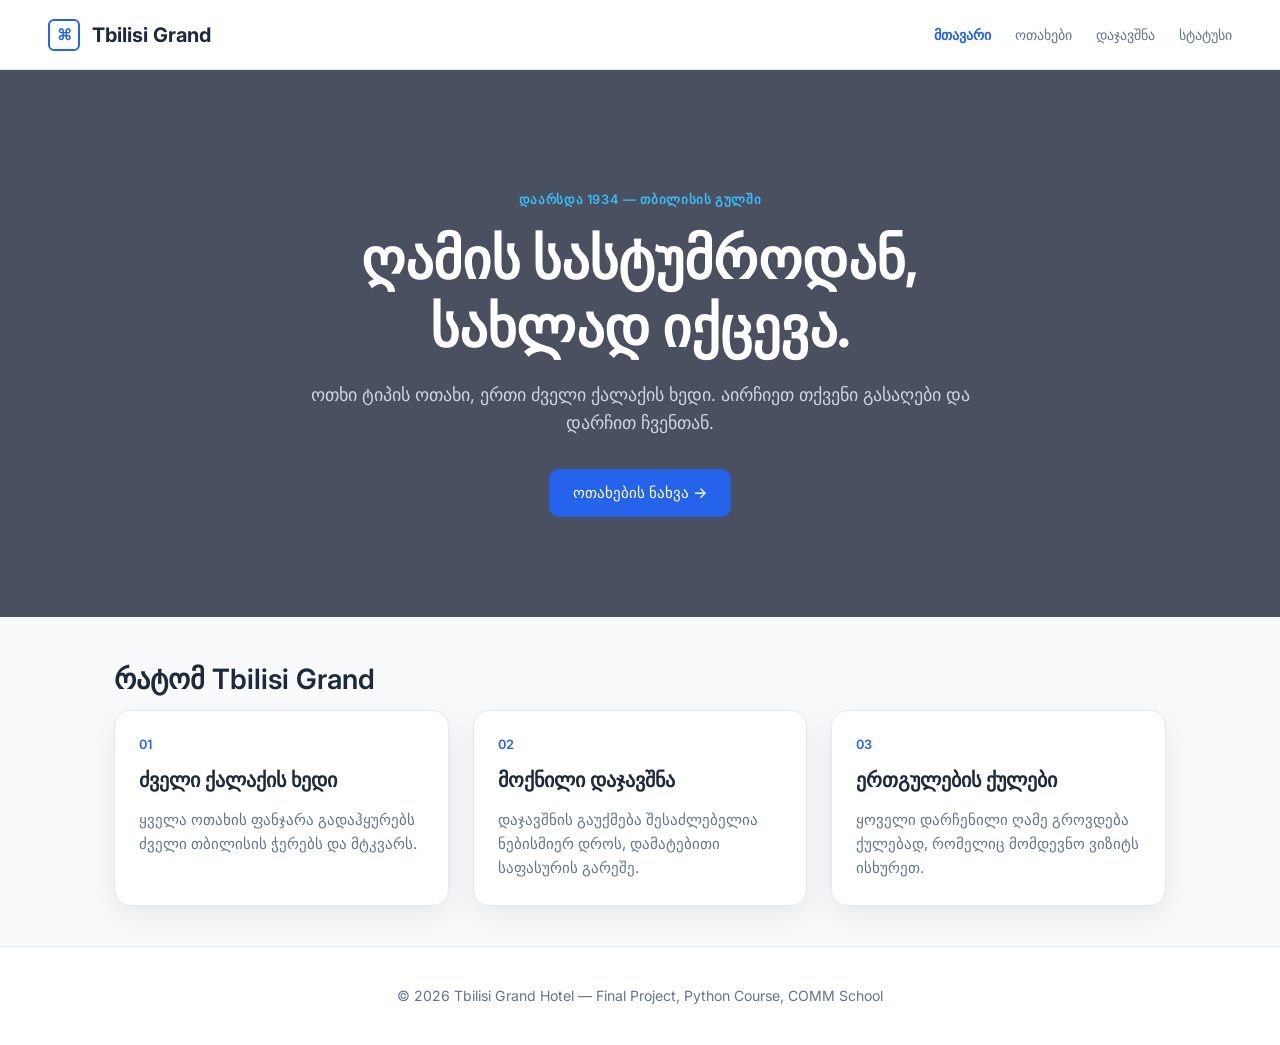
==== commit 75ff6f3c: "deploy" ====
--- a/index.html
+++ b/index.html
@@ -3,461 +3,74 @@
   <head>
     <meta charset="UTF-8" />
     <meta name="viewport" content="width=device-width, initial-scale=1.0" />
-    <title>Software Engineering</title>
+    <title>Tbilisi Grand Hotel</title>
+    <link rel="preconnect" href="https://fonts.googleapis.com" />
     <link
-      href="https://cdn.jsdelivr.net/npm/bootstrap@5.3.2/dist/css/bootstrap.min.css"
+      href="https://fonts.googleapis.com/css2?family=Fraunces:opsz,wght@9..144,400;9..144,500;9..144,600&family=Inter:wght@400;500;600&family=IBM+Plex+Mono:wght@500&display=swap"
       rel="stylesheet"
     />
-    <link
-      href="https://cdn.jsdelivr.net/npm/bootstrap-icons@1.11.1/font/bootstrap-icons.css"
-      rel="stylesheet"
-    />
-
-    <style>
-      :root {
-        --bg-color: #0d1117;
-        --card-color: #161b22;
-        --primary-color: #58a6ff;
-        --accent-color: #2ea043;
-        --text-color: #ffffff;
-        --border-color: #30363d;
-      }
-
-      body {
-        background-color: var(--bg-color);
-        color: var(--text-color);
-        font-family: "Segoe UI", Tahoma, Geneva, Verdana, sans-serif;
-      }
-
-      /* Navbar */
-      .navbar {
-        background-color: var(--card-color) !important;
-        border-bottom: 1px solid var(--border-color);
-      }
-      .navbar-brand,
-      .nav-link {
-        color: var(--text-color) !important;
-      }
-      .nav-link:hover {
-        color: var(--primary-color) !important;
-      }
-
-      /* Hero Section */
-      .hero-section {
-        padding: 100px 0;
-        background: radial-gradient(
-          circle at top right,
-          rgba(88, 166, 255, 0.1),
-          transparent
-        );
-      }
-      .btn-primary-custom {
-        background-color: var(--primary-color);
-        color: var(--bg-color);
-        font-weight: 600;
-      }
-      .btn-primary-custom:hover {
-        background-color: #4086d4;
-        color: var(--bg-color);
-      }
-      .btn-accent-custom {
-        background-color: transparent;
-        border: 1px solid var(--accent-color);
-        color: var(--accent-color);
-      }
-      .btn-accent-custom:hover {
-        background-color: var(--accent-color);
-        color: white;
-      }
-
-      /* Carousel */
-      .carousel {
-        border: 1px solid var(--border-color);
-        border-radius: 8px;
-        overflow: hidden;
-      }
-      .carousel-item {
-        background-color: var(--card-color);
-        padding: 60px 20px;
-      }
-
-      /* Cards */
-      .custom-card {
-        background-color: var(--card-color);
-        border: 1px solid var(--border-color);
-        border-radius: 6px;
-        color: var(--text-color);
-        transition:
-          transform 0.2s,
-          border-color 0.2s;
-      }
-      .custom-card:hover {
-        transform: translateY(-5px);
-        border-color: var(--primary-color);
-      }
-
-      /* List Group in Cards */
-      .list-group-item {
-        background-color: transparent;
-        color: #8b949e;
-        border-color: var(--border-color);
-      }
-
-      /* Modal & Form inputs */
-      .modal-content {
-        background-color: var(--card-color);
-        border: 1px solid var(--border-color);
-      }
-      .form-control {
-        background-color: var(--bg-color);
-        border: 1px solid var(--border-color);
-        color: white;
-      }
-      .form-control:focus {
-        background-color: var(--bg-color);
-        color: white;
-        border-color: var(--primary-color);
-        box-shadow: 0 0 0 0.25rem rgba(88, 166, 255, 0.25);
-      }
-
-      /* Footer */
-      footer {
-        background-color: var(--card-color);
-        border-top: 1px solid var(--border-color);
-        color: #8b949e;
-      }
-    </style>
+    <link rel="stylesheet" href="shualeduri/frontend/style.css" />
   </head>
   <body>
-    <nav class="navbar navbar-expand-lg sticky-top">
-      <div class="container">
-        <a class="navbar-brand fw-bold" href="#"
-          ><i class="bi bi-code-slash text-primary"></i> DevFuture</a
-        >
-        <button
-          class="navbar-toggler"
-          type="button"
-          data-bs-toggle="collapse"
-          data-bs-target="#navbarNav"
-        >
-          <span class="navbar-toggler-icon navbar-dark"></span>
-        </button>
-        <div class="collapse navbar-collapse" id="navbarNav">
-          <ul class="navbar-nav ms-auto">
-            <li class="nav-link-item">
-              <a class="nav-link" href="#home">Home</a>
-            </li>
-            <li class="nav-link-item">
-              <a class="nav-link" href="#about">About</a>
-            </li>
-            <li class="nav-link-item">
-              <a class="nav-link" href="#skills">Skills</a>
-            </li>
-            <li class="nav-link-item">
-              <a class="nav-link" href="#career">Career</a>
-            </li>
-            <li class="nav-link-item">
-              <a class="nav-link" href="#contact">Contact</a>
-            </li>
-          </ul>
-        </div>
+    <header>
+      <div class="logo">
+        <span class="logo-mark">⌘</span>
+        <span class="logo-text">Tbilisi Grand</span>
       </div>
-    </nav>
+      <nav>
+        <ul>
+          <li><a href="index.html" class="active">მთავარი</a></li>
+          <li><a href="shualeduri/frontend/rooms.html">ოთახები</a></li>
+          <li><a href="shualeduri/frontend/booking.html">დაჯავშნა</a></li>
+          <li><a href="shualeduri/frontend/status.html">სტატუსი</a></li>
+        </ul>
+      </nav>
+    </header>
 
-    <section id="home" class="hero-section text-center">
-      <div class="container">
-        <h1 class="display-3 fw-bold mb-3" style="color: var(--primary-color)">
-          Software Engineering
-        </h1>
-        <p class="lead text-secondary mb-4">Build the future with code.</p>
-        <div class="d-flex justify-content-center gap-3">
-          <a href="#about" class="btn btn-primary-custom px-4 py-2"
-            >Learn More</a
-          >
-          <a href="#career" class="btn btn-accent-custom px-4 py-2"
-            >Start Journey</a
-          >
-        </div>
+    <section id="hero">
+      <p class="eyebrow">დაარსდა 1934 — თბილისის გულში</p>
+      <h1>ღამის სასტუმროდან,<br />სახლად იქცევა.</h1>
+      <p class="hero-copy">
+        ოთხი ტიპის ოთახი, ერთი ძველი ქალაქის ხედი. აირჩიეთ თქვენი გასაღები და
+        დარჩით ჩვენთან.
+      </p>
+      <a href="shualeduri/frontend/rooms.html" class="cta">ოთახების ნახვა →</a>
+    </section>
+
+    <section id="highlights">
+      <h2>რატომ Tbilisi Grand</h2>
+      <div class="highlight-grid">
+        <article class="highlight">
+          <span class="highlight-mark">01</span>
+          <h3>ძველი ქალაქის ხედი</h3>
+          <p>
+            ყველა ოთახის ფანჯარა გადაჰყურებს ძველი თბილისის ჭერებს და მტკვარს.
+          </p>
+        </article>
+        <article class="highlight">
+          <span class="highlight-mark">02</span>
+          <h3>მოქნილი დაჯავშნა</h3>
+          <p>
+            დაჯავშნის გაუქმება შესაძლებელია ნებისმიერ დროს, დამატებითი საფასურის
+            გარეშე.
+          </p>
+        </article>
+        <article class="highlight">
+          <span class="highlight-mark">03</span>
+          <h3>ერთგულების ქულები</h3>
+          <p>
+            ყოველი დარჩენილი ღამე გროვდება ქულებად, რომელიც მომდევნო ვიზიტს
+            ისხურეთ.
+          </p>
+        </article>
       </div>
     </section>
 
-    <div class="container my-5">
-      <div
-        id="techCarousel"
-        class="carousel slide text-center"
-        data-bs-ride="carousel"
-      >
-        <div class="carousel-inner">
-          <div class="carousel-item active">
-            <h3 class="display-6">🖥️ Frontend Development</h3>
-            <p class="text-secondary mt-2">
-              Creating beautiful, responsive, and user-friendly interfaces.
-            </p>
-          </div>
-          <div class="carousel-item">
-            <h3 class="display-6">⚙️ Backend Development</h3>
-            <p class="text-secondary mt-2">
-              Managing databases, logic, servers, and APIs behind the scenes.
-            </p>
-          </div>
-          <div class="carousel-item">
-            <h3 class="display-6">☁️ Cloud & DevOps</h3>
-            <p class="text-secondary mt-2">
-              Deploying apps and ensuring continuous integration and scaling.
-            </p>
-          </div>
-        </div>
-        <button
-          class="carousel-control-prev"
-          type="button"
-          data-bs-target="#techCarousel"
-          data-bs-slide="prev"
-        >
-          <span class="carousel-control-prev-icon" aria-hidden="true"></span>
-        </button>
-        <button
-          class="carousel-control-next"
-          type="button"
-          data-bs-target="#techCarousel"
-          data-bs-slide="next"
-        >
-          <span class="carousel-control-next-icon" aria-hidden="true"></span>
-        </button>
-      </div>
-    </div>
-
-    <section id="about" class="container my-5 py-5 text-center">
-      <div class="row justify-content-center">
-        <div class="col-md-8">
-          <h2 class="mb-4">About Software Engineering</h2>
-          <blockquote
-            class="blockquote bg-dark p-4 rounded border-start border-primary"
-            style="background-color: var(--card-color) !important"
-          >
-            <p class="mb-0 text-secondary italic">
-              "Software engineering is the process of designing, building,
-              testing, and maintaining software applications that solve
-              real-world problems."
-            </p>
-          </blockquote>
-        </div>
-      </div>
-    </section>
-
-    <section id="career" class="container my-5">
-      <h2 class="text-center mb-5">Career Paths</h2>
-      <div class="row g-4">
-        <div class="col-md-4">
-          <div class="card custom-card h-100 p-3">
-            <div class="card-body">
-              <h4 class="card-title text-info mb-3">💙 Frontend Developer</h4>
-              <ul class="list-group list-group-flush">
-                <li class="list-group-item">
-                  <i class="bi bi-check2 text-info"></i> HTML
-                </li>
-                <li class="list-group-item">
-                  <i class="bi bi-check2 text-info"></i> CSS
-                </li>
-                <li class="list-group-item">
-                  <i class="bi bi-check2 text-info"></i> JavaScript
-                </li>
-                <li class="list-group-item">
-                  <i class="bi bi-check2 text-info"></i> React
-                </li>
-              </ul>
-            </div>
-          </div>
-        </div>
-        <div class="col-md-4">
-          <div class="card custom-card h-100 p-3">
-            <div class="card-body">
-              <h4 class="card-title text-success mb-3">💚 Backend Developer</h4>
-              <ul class="list-group list-group-flush">
-                <li class="list-group-item">
-                  <i class="bi bi-check2 text-success"></i> Python
-                </li>
-                <li class="list-group-item">
-                  <i class="bi bi-check2 text-success"></i> Node.js
-                </li>
-                <li class="list-group-item">
-                  <i class="bi bi-check2 text-success"></i> Databases
-                </li>
-                <li class="list-group-item">
-                  <i class="bi bi-check2 text-success"></i> APIs
-                </li>
-              </ul>
-            </div>
-          </div>
-        </div>
-        <div class="col-md-4">
-          <div class="card custom-card h-100 p-3">
-            <div class="card-body">
-              <h4 class="card-title style mb-3" style="color: #9b5de5">
-                💜 Full Stack Developer
-              </h4>
-              <ul class="list-group list-group-flush">
-                <li class="list-group-item">
-                  <i class="bi bi-check2" style="color: #9b5de5"></i> Frontend
-                </li>
-                <li class="list-group-item">
-                  <i class="bi bi-check2" style="color: #9b5de5"></i> Backend
-                </li>
-                <li class="list-group-item">
-                  <i class="bi bi-check2" style="color: #9b5de5"></i> Git
-                </li>
-                <li class="list-group-item">
-                  <i class="bi bi-check2" style="color: #9b5de5"></i> Deployment
-                </li>
-              </ul>
-            </div>
-          </div>
-        </div>
-      </div>
-    </section>
-
-    <div class="container my-5 text-center">
-      <div class="d-flex justify-content-center align-items-center gap-3 mb-4">
-        <div class="spinner-border text-primary" role="status"></div>
-        <span class="text-secondary">Loading technologies...</span>
-      </div>
-
-      <button
-        type="button"
-        class="btn btn-primary-custom"
-        data-bs-toggle="modal"
-        data-bs-target="#whySEModal"
-      >
-        Why Software Engineering?
-      </button>
-    </div>
-
-    <div class="modal fade" id="whySEModal" tabindex="-1" aria-hidden="true">
-      <div class="modal-dialog modal-dialog-centered">
-        <div class="modal-content text-white">
-          <div class="modal-header border-secondary">
-            <h5 class="modal-title" style="color: var(--primary-color)">
-              Why Software Engineering?
-            </h5>
-            <button
-              type="button"
-              class="btn-close btn-close-white"
-              data-bs-shadow="none"
-              data-bs-dist="modal"
-              data-bs-dismiss="modal"
-              aria-label="Close"
-            ></button>
-          </div>
-          <div class="modal-body text-start">
-            <ul class="list-unstyled lh-lg">
-              <li>
-                <i class="bi bi-star-fill text-warning me-2"></i> High demand in
-                global market
-              </li>
-              <li>
-                <i class="bi bi-laptop text-info me-2"></i> Remote working
-                opportunities
-              </li>
-              <li>
-                <i class="bi bi-lightbulb text-success me-2"></i> Creative and
-                dynamic work environment
-              </li>
-              <li>
-                <i class="bi bi-arrow-repeat text-danger me-2"></i> Continuous
-                learning and growth
-              </li>
-            </ul>
-          </div>
-        </div>
-      </div>
-    </div>
-
-    <section class="container my-5 text-center">
-      <h3 class="mb-4">What is Software Engineering?</h3>
-      <div class="row justify-content-center">
-        <div class="col-md-8 position-relative">
-          <div
-            class="ratio ratio-16x9 border border-secondary rounded overflow-hidden"
-            style="
-              filter: blur(50px);
-              background: url(&quot;https://img.youtube.com/vi/dQw4w9WgXcQ/0.jpg&quot;)
-                center/cover no-repeat;
-            "
-          ></div>
-
-          <a
-            href="https://www.youtube.com/watch?v=dQw4w9WgXcQ"
-            target="_blank"
-            id="videoOverlay"
-            class="position-absolute top-50 start-50 translate-middle w-100 h-100 d-flex flex-column justify-content-center align-items-center text-decoration-none"
-            style="
-              background: rgba(13, 17, 23, 0.5);
-              z-index: 10;
-              border-radius: 8px;
-            "
-          >
-            <h4 class="mb-3 fw-bold text-warning">
-              🤫 Top Secret!
-            </h4>
-            <span class="btn btn-danger px-4 py-2 fw-bold shadow-lg">
-              <i class="bi bi-play-fill"></i> Watch Surprise on YouTube
-            </span>
-          </a>
-        </div>
-      </div>
-    </section>
-
-    <section id="contact" class="container my-5 py-4">
-      <div class="row justify-content-center">
-        <div
-          class="col-md-6 p-4 rounded"
-          style="
-            background-color: var(--card-color);
-            border: 1px solid var(--border-color);
-          "
-        >
-          <h3 class="mb-4 text-center">Contact Us</h3>
-          <form>
-            <div class="mb-3">
-              <label class="form-label text-secondary">Name</label>
-              <input
-                type="text"
-                class="form-control"
-                placeholder="Your Name"
-                required
-              />
-            </div>
-            <div class="mb-3">
-              <label class="form-label text-secondary">Email</label>
-              <input
-                type="email"
-                class="form-control"
-                placeholder="name@example.com"
-                required
-              />
-            </div>
-            <div class="mb-3">
-              <label class="form-label text-secondary">Message</label>
-              <textarea
-                class="form-control"
-                rows="4"
-                placeholder="Your Message..."
-                required
-              ></textarea>
-            </div>
-            <button type="submit" class="btn btn-accent-custom w-100 py-2">
-              Send Message
-            </button>
-          </form>
-        </div>
-      </div>
-    </section>
-
-    <footer class="text-center py-4 mt-5">
-      <p class="mb-0">
-        &copy; 2026 Software Engineering. Built with Bootstrap.
+    <footer>
+      <p>
+        &copy; 2026 Tbilisi Grand Hotel — Final Project, Python Course, COMM
+        School
       </p>
     </footer>
-
-    <script src="https://cdn.jsdelivr.net/npm/bootstrap@5.3.2/dist/js/bootstrap.bundle.min.js"></script>
   </body>
 </html>
--- a/shualeduri/frontend/style.css
+++ b/shualeduri/frontend/style.css
@@ -0,0 +1,365 @@
+:root {
+    --color-bg: #f8fafc;
+    --color-card: #ffffff;
+    --color-primary: #2563eb;
+    --color-primary-hover: #1d4ed8;
+    --color-text: #1e293b;
+    --color-text-soft: #64748b;
+    --color-border: #e2e8f0;
+    --color-success: #22c55e;
+    --color-danger: #ef4444;
+    --color-row-hover: #f1f5f9;
+
+    --font-body: "Inter", "Poppins", sans-serif;
+
+    --radius-card: 16px;
+    --radius-btn: 10px;
+    --radius-input: 10px;
+    --shadow-soft: 0 10px 30px rgba(0, 0, 0, 0.08);
+}
+
+* {
+    box-sizing: border-box;
+}
+
+body {
+    font-family: var(--font-body);
+    background-color: var(--color-bg);
+    margin: 0;
+    padding: 0;
+    color: var(--color-text);
+    line-height: 1.6;
+    -webkit-font-smoothing: antialiased;
+}
+
+a {
+    color: inherit;
+    text-decoration: none;
+}
+
+img {
+    max-width: 100%;
+    display: block;
+}
+
+header {
+    display: flex;
+    justify-content: space-between;
+    align-items: center;
+    background-color: var(--color-card);
+    color: var(--color-text);
+    height: 70px;
+    padding: 0 48px;
+    position: sticky;
+    top: 0;
+    z-index: 10;
+    border-bottom: 1px solid var(--color-border);
+}
+
+.logo {
+    display: flex;
+    align-items: center;
+    gap: 12px;
+    font-size: 1.25rem;
+    font-weight: 700;
+    color: var(--color-text);
+}
+
+.logo-mark {
+    display: inline-flex;
+    align-items: center;
+    justify-content: center;
+    width: 32px;
+    height: 32px;
+    border: 2px solid var(--color-primary);
+    border-radius: 6px;
+    color: var(--color-primary);
+    font-size: 1rem;
+    font-weight: 700;
+}
+
+nav ul {
+    display: flex;
+    gap: 24px;
+    list-style: none;
+    margin: 0;
+    padding: 0;
+}
+
+nav ul li a {
+    font-size: 0.9rem;
+    font-weight: 500;
+    color: var(--color-text-soft);
+    transition: color 0.2s ease;
+}
+
+nav ul li a:hover,
+nav ul li a:focus-visible {
+    color: var(--color-primary);
+}
+
+nav ul li a.active {
+    color: var(--color-primary);
+    font-weight: 600;
+}
+
+#hero {
+    padding: 120px 24px 100px;
+    max-width: 100%;
+    margin: 0 auto;
+    text-align: center;
+
+    background-image: linear-gradient(rgba(15, 23, 42, 0.75), rgba(15, 23, 42, 0.75)),
+        url('https://images.unsplash.com/photo-1631049552057-403cdb8f0658?q=80&w=1170&auto=format&fit=crop&ixlib=rb-4.1.0&ixid=M3wxMjA3fDB8MHxwaG90by1wYWdlfHx8fGVufDB8fHx8fA%3D%3D');
+    background-size: cover;
+    background-position: center;
+    background-repeat: no-repeat;
+}
+
+.eyebrow {
+    font-size: 0.8rem;
+    font-weight: 600;
+    letter-spacing: 0.05em;
+    text-transform: uppercase;
+    color: #38bdf8;
+    margin: 0 0 16px;
+}
+
+#hero h1 {
+    font-weight: 700;
+    font-size: clamp(2.2rem, 5vw, 3.5rem);
+    line-height: 1.2;
+    margin: 0 0 20px;
+    color: #ffffff;
+}
+
+.hero-copy {
+    font-size: 1.1rem;
+    color: #cbd5e1;
+    /* Soft light gray text */
+    max-width: 60ch;
+    margin: 0 auto 32px;
+}
+
+.cta,
+button {
+    display: inline-block;
+    font-family: var(--font-body);
+    font-weight: 500;
+    font-size: 0.95rem;
+    color: #ffffff;
+    background-color: var(--color-primary);
+    padding: 12px 24px;
+    border-radius: var(--radius-btn);
+    border: none;
+    cursor: pointer;
+    transition: background-color 0.2s ease;
+    text-align: center;
+}
+
+.cta:hover,
+.cta:focus-visible,
+button:hover,
+button:focus-visible {
+    background-color: var(--color-primary-hover);
+}
+
+section {
+    padding: 40px 24px;
+    max-width: 1100px;
+    margin: 0 auto;
+}
+
+h2 {
+    font-weight: 600;
+    font-size: 1.75rem;
+    color: var(--color-text);
+    margin: 0 0 8px;
+}
+
+.section-note {
+    color: var(--color-text-soft);
+    margin: 0 0 32px;
+    font-size: 1rem;
+}
+
+.highlight-grid,
+.room-grid {
+    display: grid;
+    grid-template-columns: repeat(auto-fit, minmax(300px, 1fr));
+    gap: 24px;
+}
+
+.highlight,
+.room-key,
+.status-card {
+    background-color: var(--color-card);
+    border: 1px solid var(--color-border);
+    border-radius: var(--radius-card);
+    padding: 24px;
+    box-shadow: var(--shadow-soft);
+}
+
+.highlight-mark,
+.key-number {
+    font-size: 0.8rem;
+    color: var(--color-primary);
+    display: block;
+    margin-bottom: 8px;
+    font-weight: 600;
+    text-transform: uppercase;
+}
+
+.highlight h3,
+.key-type {
+    font-weight: 600;
+    font-size: 1.25rem;
+    margin: 0 0 12px;
+    color: var(--color-text);
+}
+
+.highlight p,
+.key-guests {
+    font-size: 0.95rem;
+    color: var(--color-text-soft);
+    margin: 0;
+}
+
+.key-price {
+    margin: 16px 0;
+    font-size: 0.95rem;
+    border-top: 1px solid var(--color-border);
+    padding-top: 16px;
+}
+
+.price-amount {
+    font-weight: 600;
+    font-size: 1.25rem;
+    color: var(--color-text);
+}
+
+.price-unit {
+    color: var(--color-text-soft);
+}
+
+.key-status {
+    display: block;
+    text-align: center;
+    font-weight: 600;
+    font-size: 0.85rem;
+    padding: 8px 16px;
+    border-radius: var(--radius-btn);
+}
+
+.key-status.available {
+    background-color: rgba(34, 197, 94, 0.1);
+    color: var(--color-success);
+}
+
+.key-status.booked {
+    background-color: rgba(239, 68, 68, 0.1);
+    color: var(--color-danger);
+}
+
+#booking-form {
+    background-color: var(--color-card);
+    border: 1px solid var(--color-border);
+    border-radius: var(--radius-card);
+    padding: 24px;
+    display: grid;
+    grid-template-columns: 1fr 1fr;
+    gap: 24px;
+    box-shadow: var(--shadow-soft);
+}
+
+.field {
+    display: flex;
+    flex-direction: column;
+    gap: 8px;
+}
+
+.field label {
+    font-size: 0.85rem;
+    font-weight: 600;
+    color: var(--color-text);
+}
+
+input {
+    font-family: var(--font-body);
+    font-size: 0.95rem;
+    padding: 12px;
+    border: 1px solid #d1d5db;
+    border-radius: var(--radius-input);
+    background-color: var(--color-card);
+    color: var(--color-text);
+    transition: border-color 0.15s ease-in-out;
+}
+
+input:focus-visible {
+    outline: none;
+    border-color: var(--color-primary);
+}
+
+button {
+    grid-column: span 2;
+}
+
+table {
+    width: 100%;
+    border-collapse: collapse;
+    margin: 24px 0;
+    background-color: var(--color-card);
+    border-radius: var(--radius-card);
+    overflow: hidden;
+    box-shadow: var(--shadow-soft);
+}
+
+th,
+td {
+    padding: 16px 24px;
+    text-align: left;
+    border-bottom: 1px solid var(--color-border);
+}
+
+th {
+    background-color: var(--color-bg);
+    color: var(--color-text-soft);
+    font-weight: 600;
+    font-size: 0.85rem;
+    text-transform: uppercase;
+    letter-spacing: 0.05em;
+}
+
+tr:hover {
+    background-color: var(--color-row-hover);
+}
+
+footer {
+    text-align: center;
+    padding: 24px;
+    background-color: var(--color-card);
+    color: var(--color-text-soft);
+    font-size: 0.88rem;
+    border-top: 1px solid var(--color-border);
+}
+
+@media (max-width: 768px) {
+    header {
+        flex-direction: column;
+        height: auto;
+        padding: 16px;
+        gap: 12px;
+    }
+
+    #hero {
+        padding: 40px 16px;
+    }
+
+    #booking-form {
+        grid-template-columns: 1fr;
+    }
+
+    button {
+        grid-column: span 1;
+    }
+}
